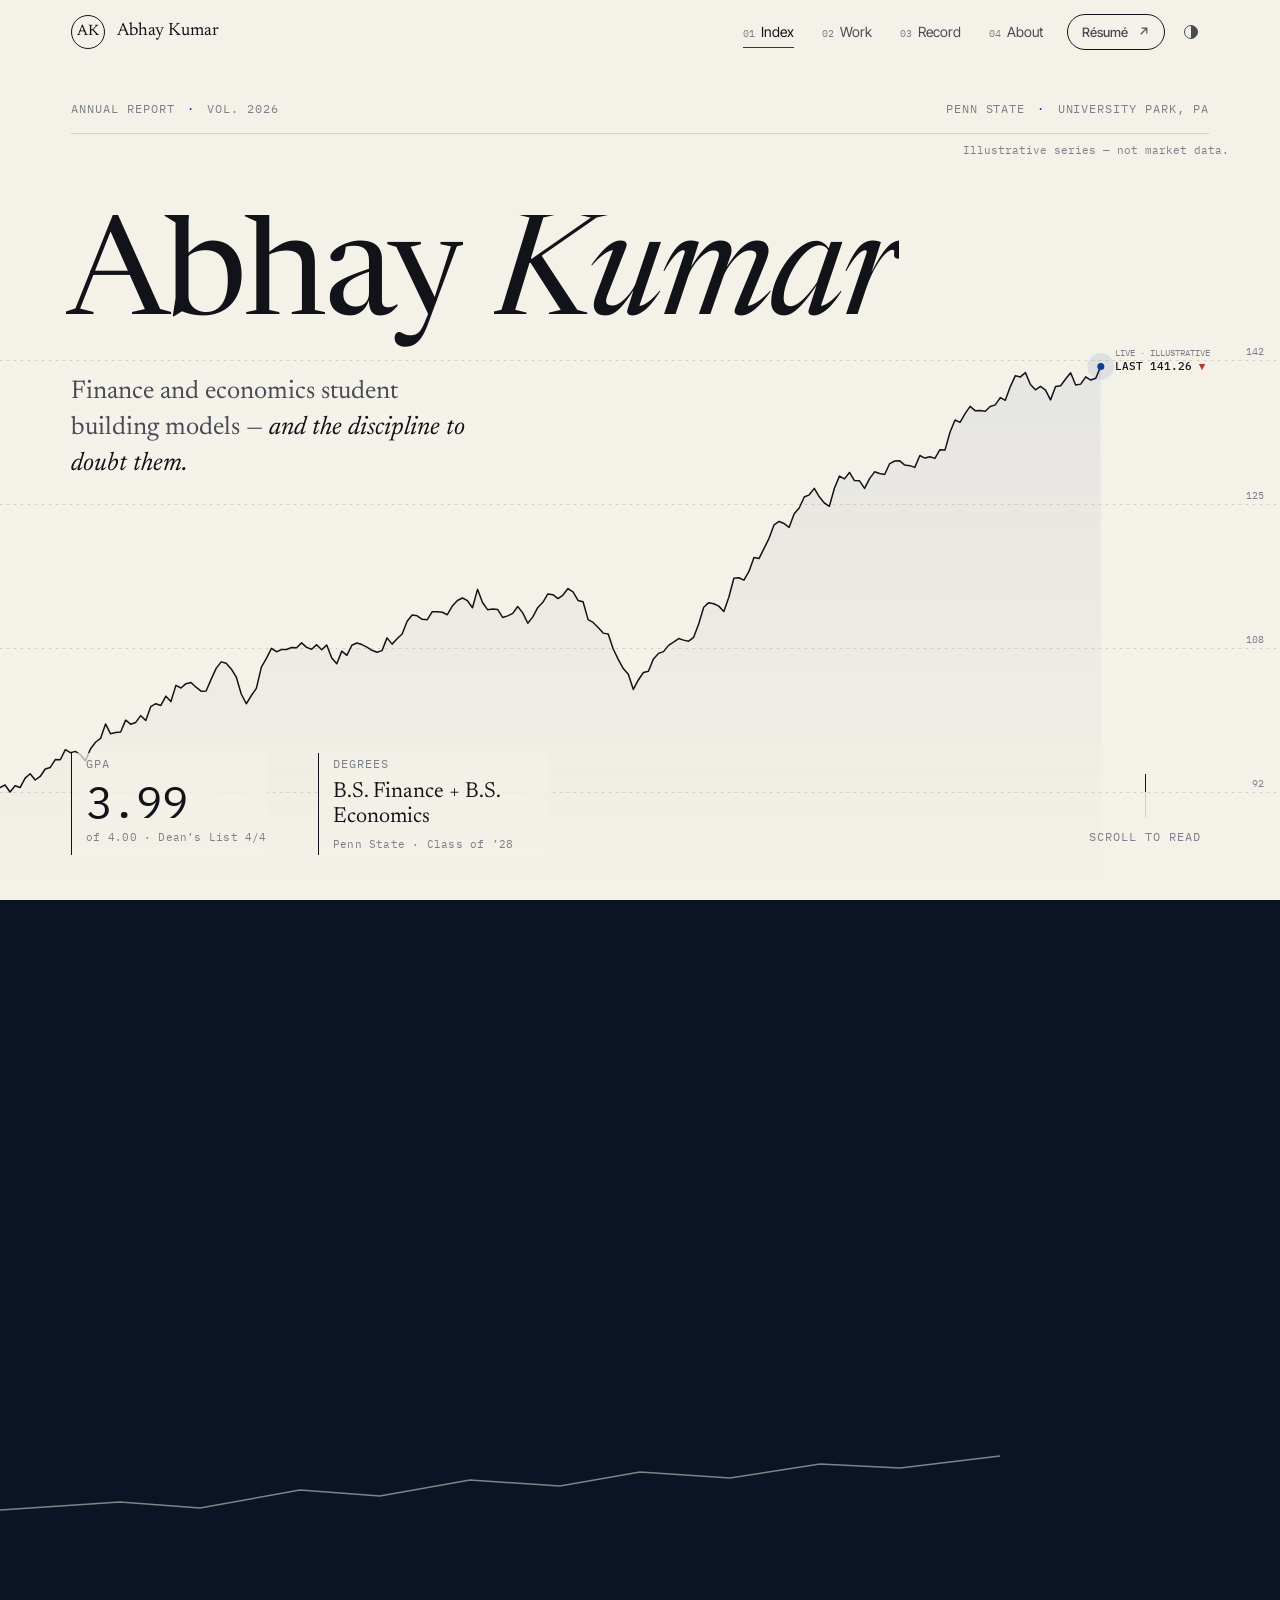
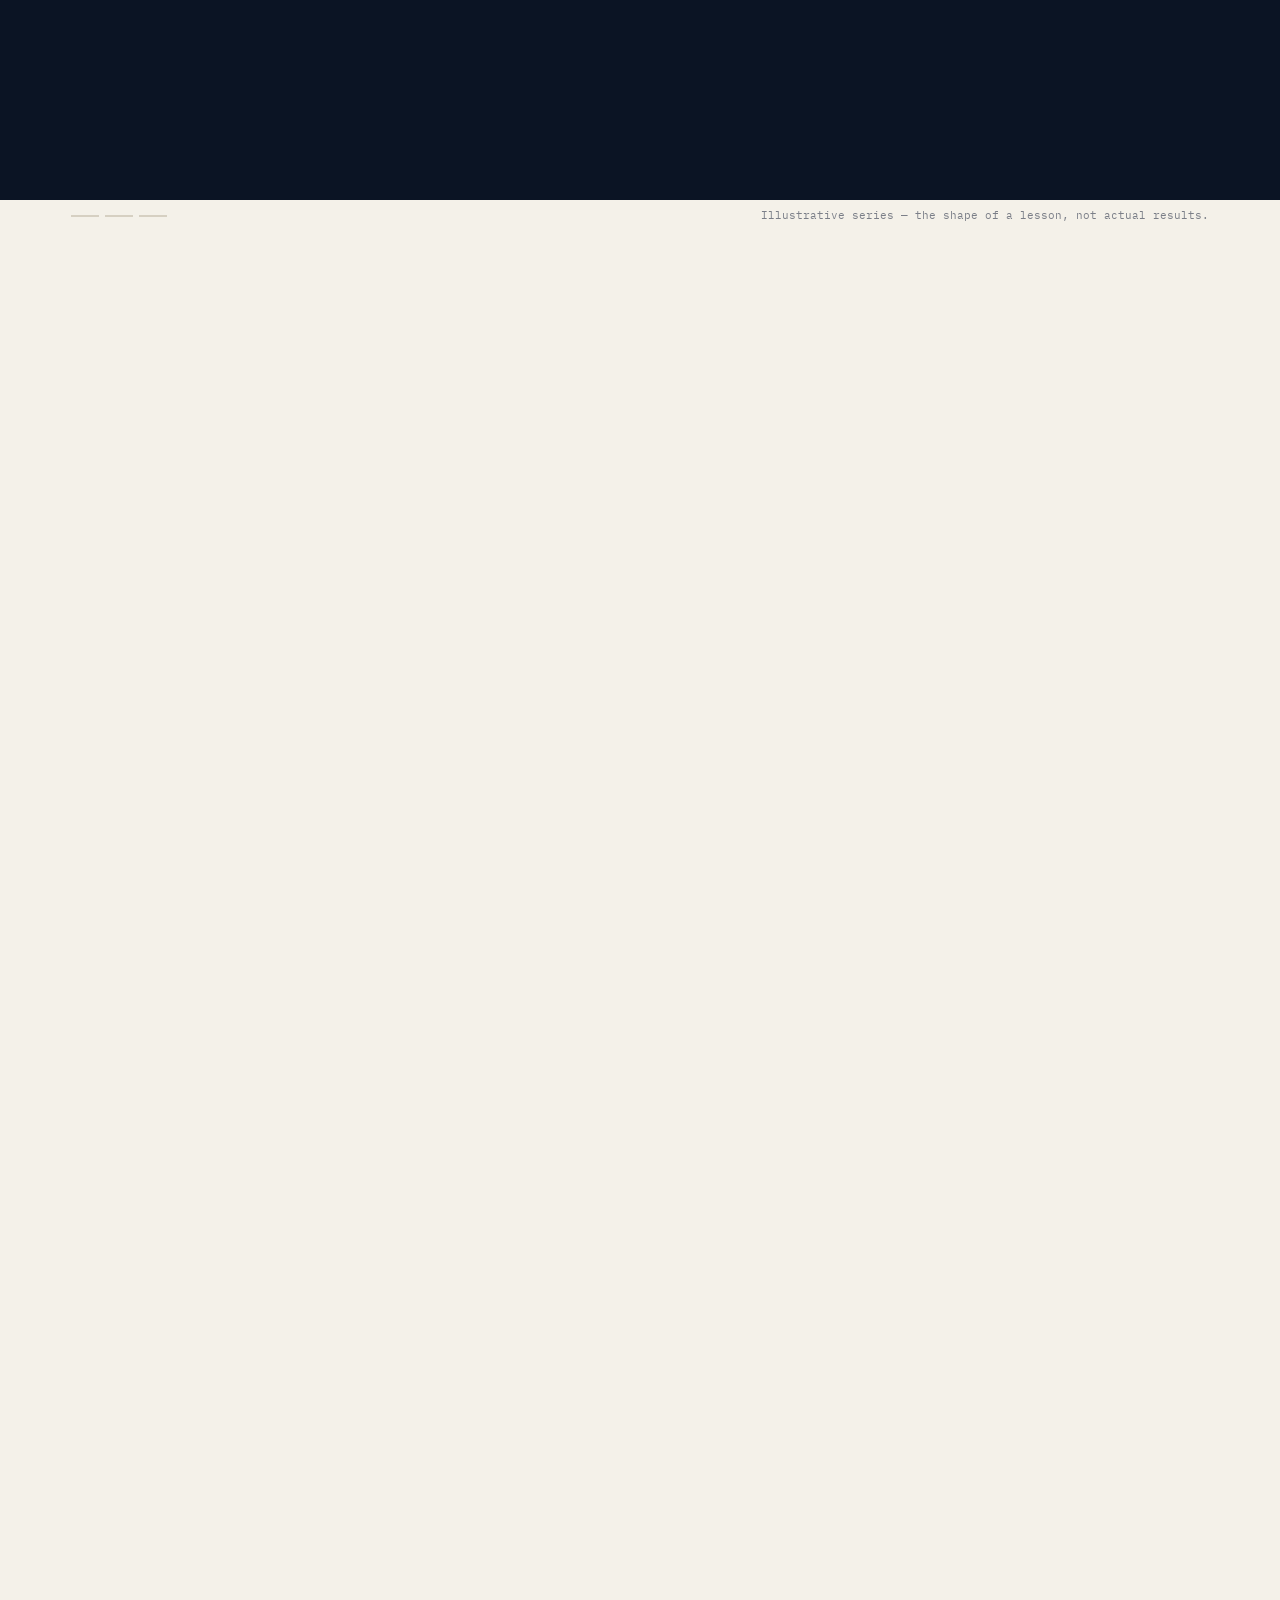
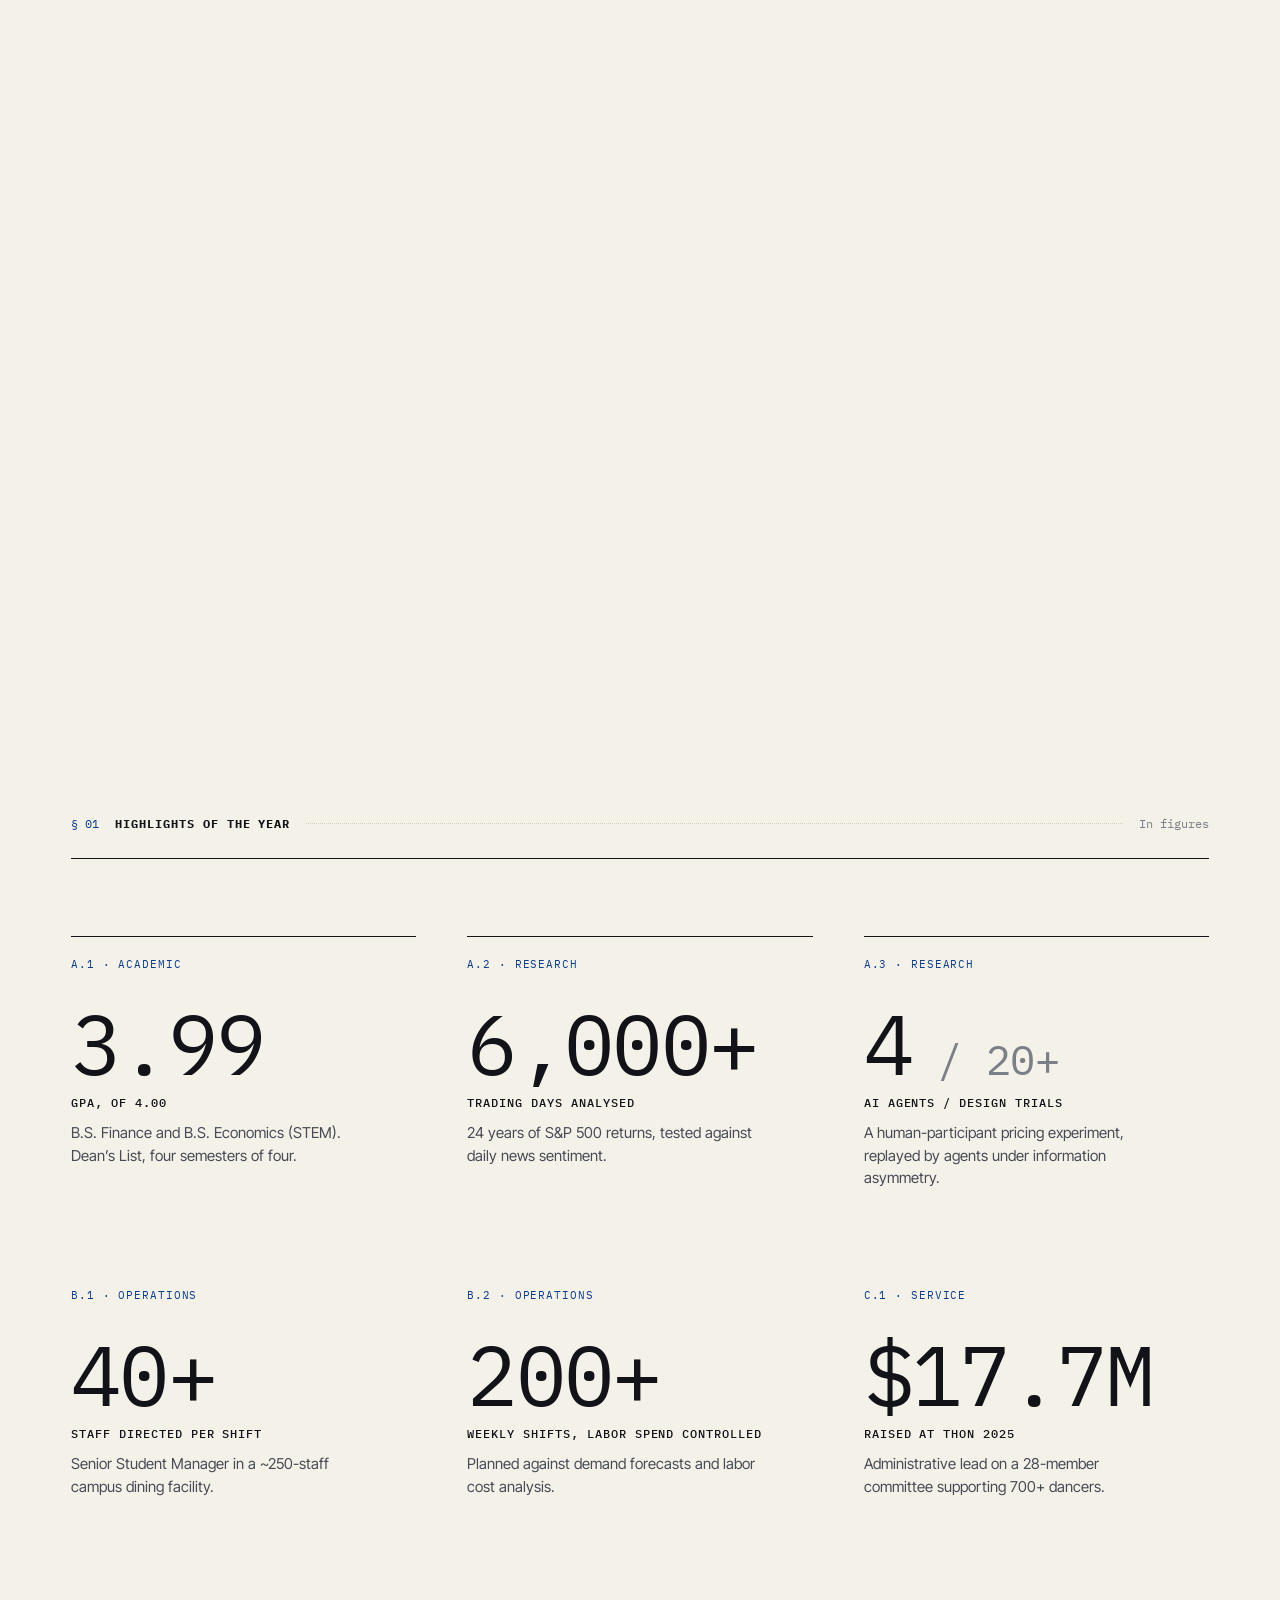
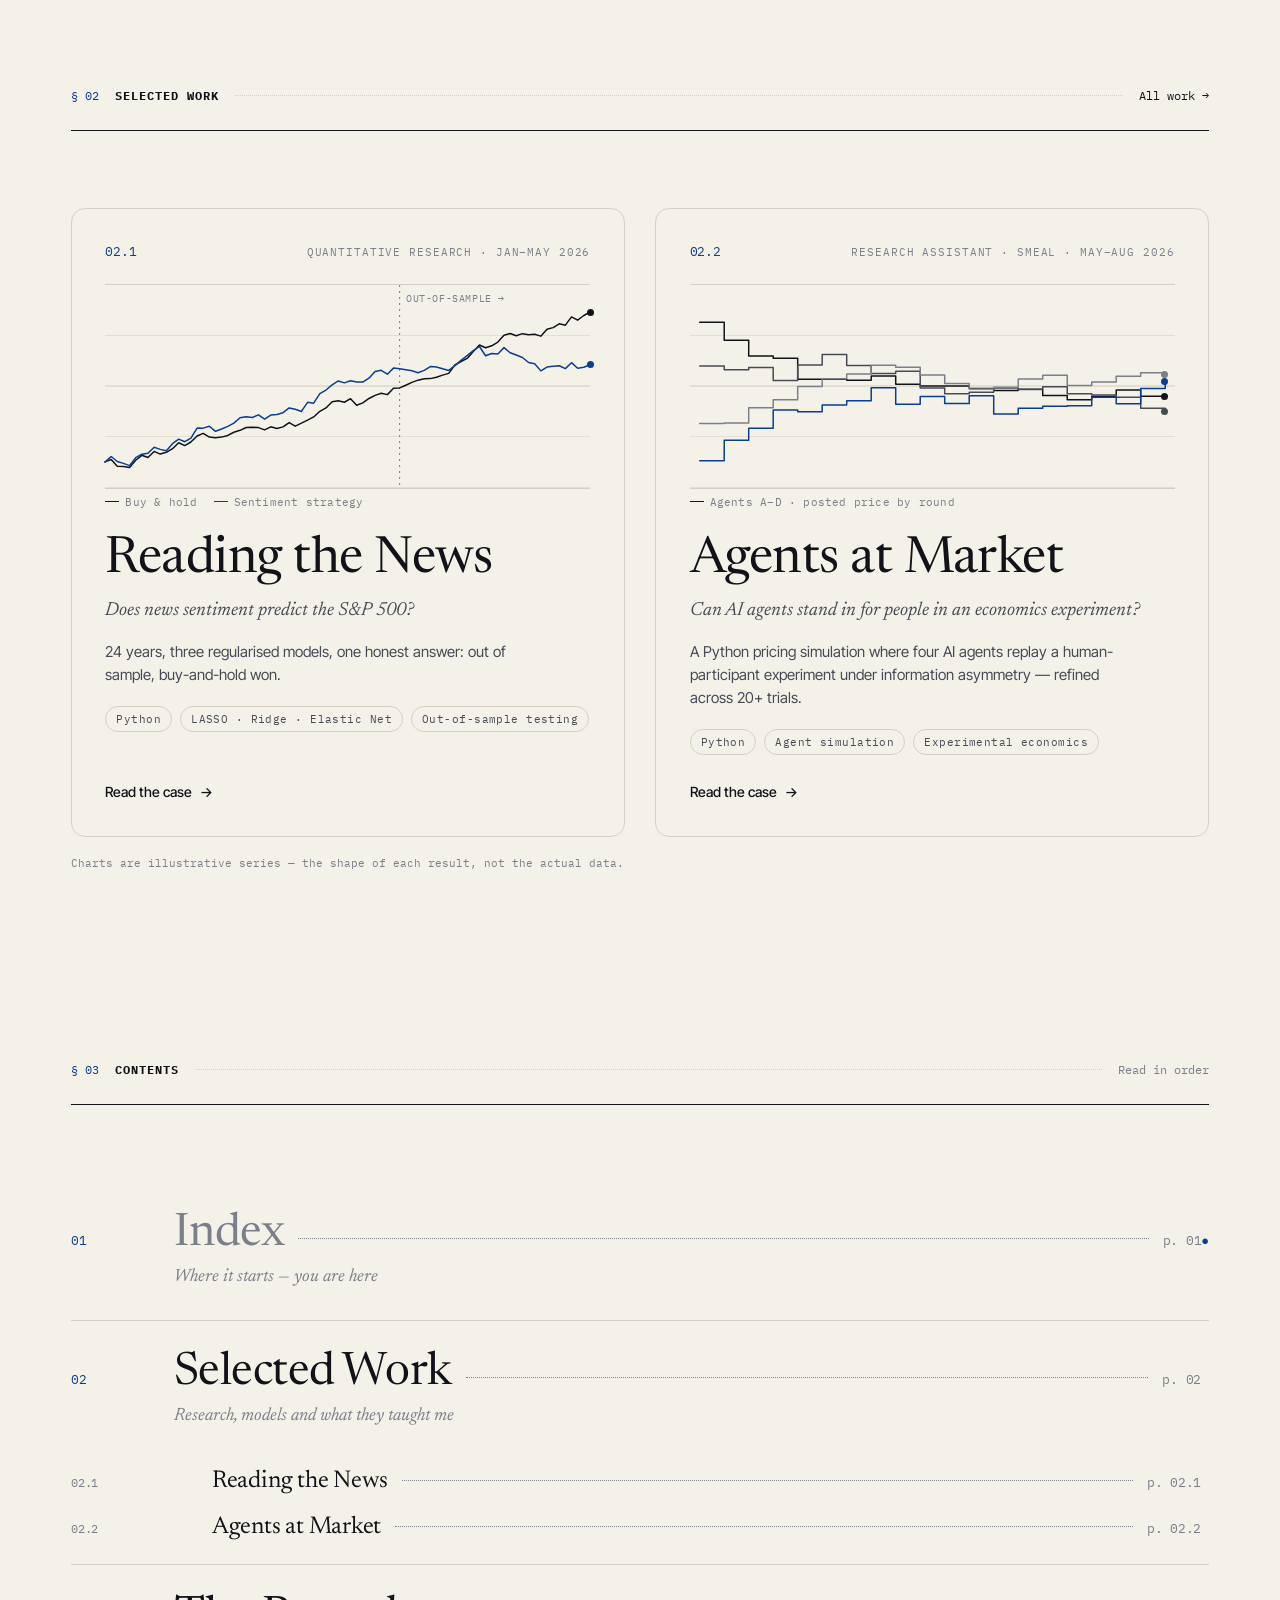
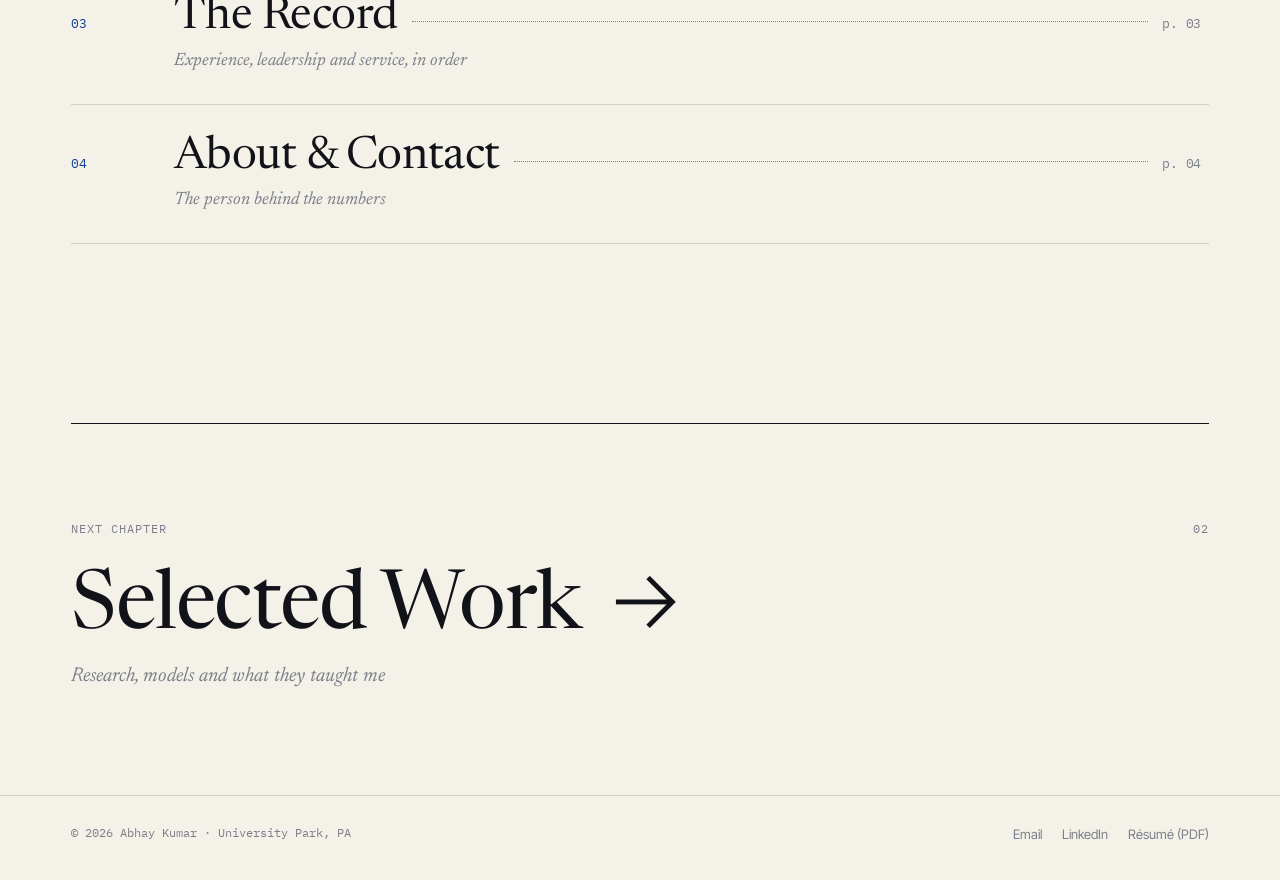
==== index.html @ 140edb2c "Personal site: The Annual Report Six-page static portfolio with shared design system, scroll scenes," ====
<!doctype html>
<html lang="en">
<head>
<meta charset="utf-8">
<meta name="viewport" content="width=device-width, initial-scale=1">
<title>Index — Abhay Kumar</title>
<meta name="description" content="Abhay Kumar — finance and economics student at Penn State building models, and the discipline to doubt them. Research, record and contact.">
<meta name="theme-color" content="#f4f1e9">
<link rel="icon" href="assets/favicon.svg" type="image/svg+xml">
<script>(function(){try{var t=localStorage.getItem('ak-theme');if(t)document.documentElement.dataset.theme=t;if(sessionStorage.getItem('ak-t'))document.documentElement.classList.add('is-entering')}catch(e){}})()</script>
<link rel="preconnect" href="https://fonts.googleapis.com"><link rel="preconnect" href="https://fonts.gstatic.com" crossorigin>
<link href="https://fonts.googleapis.com/css2?family=Inter+Tight:wght@300;400;500;600&family=IBM+Plex+Mono:wght@400;500&family=Newsreader:ital,opsz,wght@0,6..72,300;0,6..72,400;0,6..72,500;1,6..72,300;1,6..72,400&display=swap" rel="stylesheet">
<link rel="stylesheet" href="assets/css/base.css?v=2">
<link rel="stylesheet" href="assets/css/home.css?v=2">
</head>
<body data-page="home" data-root="" >
<main id="main">

  <!-- ============ 1. Hero ============ -->
  <section class="hero" aria-labelledby="hero-name">
    <canvas class="hero-canvas" role="img" aria-label="Illustrative price line drawing itself across the page, ending in a live, gently moving quote."></canvas>
    <div class="wrap hero-inner">
      <div class="hero-top">
        <p class="eyebrow" data-reveal style="--d:.1s">Annual Report <span class="sep">·</span> Vol. 2026</p>
        <p class="eyebrow hide-sm" data-reveal style="--d:.2s">Penn State <span class="sep">·</span> University Park, PA</p>
      </div>

      <div class="hero-main">
        <h1 class="display hero-name" id="hero-name" data-split style="--d:.25s">Abhay Kumar</h1>
        <p class="lede hero-lede" data-reveal style="--d:.7s">Finance and economics student building models — <em>and the discipline to doubt them.</em></p>
      </div>

      <div class="hero-foot">
        <dl class="hero-figs">
          <div class="hero-fig" data-reveal style="--d:.9s">
            <dt class="label">GPA</dt>
            <dd class="figure hero-fig-n">3.99</dd>
            <dd class="hero-fig-sub">of 4.00 · Dean’s List 4/4</dd>
          </div>
          <div class="hero-fig" data-reveal style="--d:1s">
            <dt class="label">Degrees</dt>
            <dd class="hero-fig-t">B.S. Finance + B.S. Economics</dd>
            <dd class="hero-fig-sub">Penn State · Class of ’28</dd>
          </div>
        </dl>
        <a class="scroll-cue" href="#thesis" data-reveal="fade" style="--d:1.3s">
          <span class="scroll-cue-line" aria-hidden="true"></span>
          <span class="label">Scroll to read</span>
        </a>
      </div>
    </div>
    <p class="note hero-note" data-reveal="fade" style="--d:2.4s">Illustrative series — not market data.</p>
  </section>

  <!-- ============ 2. Ticker ============ -->
  <div class="ticker" aria-hidden="true">
    <div class="ticker-track">
      <span><b>AK.GPA</b> 3.99 <span class="up">▲</span></span>
      <span><b>DEAN’S LIST</b> 4/4</span>
      <span><b>S&amp;P SENTIMENT</b> · 6,000+ DAYS</span>
      <span><b>MODEL vs BUY&amp;HOLD</b> · OUT-OF-SAMPLE <span class="down">▼</span></span>
      <span><b>AI AGENTS</b> · 4 · 20+ TRIALS</span>
      <span><b>SHIFTS / WK</b> 200+</span>
      <span><b>STAFF / SHIFT</b> 40+</span>
      <span><b>NEW HIRES TRAINED</b> 25+ <span class="up">▲</span></span>
      <span><b>THON ’25</b> · $17.7M</span>
      <span><b>NMAA</b> · 100+ MEMBERS BRIEFED</span>
      <span><b>LEAP</b> · ~70 MENTEES</span>
      <span><b>B.S. FIN + B.S. ECON</b> · ’28</span>
    </div>
  </div>

  <!-- ============ 3. The Thesis (sticky scroll scene) ============ -->
  <section class="thesis" id="thesis" data-scene aria-labelledby="thesis-title">
    <div class="thesis-sticky">
      <div class="wrap thesis-head">
        <h2 class="sr-only" id="thesis-title">The thesis</h2>
        <span class="label"><span class="accent">§ 00</span>&nbsp;&nbsp;The Thesis</span>
        <span class="label thesis-count" aria-hidden="true"><span class="thesis-count-n">01</span> / 03</span>
      </div>

      <div class="wrap thesis-stage">
        <p class="h1 thesis-st" data-i="0"><span class="thesis-k label">I. Subject</span>I study markets.</p>
        <p class="h1 thesis-st" data-i="1"><span class="thesis-k label">II. Method</span>I build models to test what I believe.</p>
        <p class="h1 thesis-st" data-i="2"><span class="thesis-k label">III. Discipline</span>And I take the result seriously, <em class="accent">even when it says I was wrong.</em></p>
      </div>

      <div class="thesis-chart" aria-hidden="true">
        <svg viewBox="0 0 1000 400" preserveAspectRatio="none">
          <defs>
            <clipPath id="th-c-h"><rect x="0" y="-20" width="0" height="440"/></clipPath>
            <clipPath id="th-c-m"><rect x="560" y="-20" width="0" height="440"/></clipPath>
            <clipPath id="th-c-a"><rect x="560" y="-20" width="0" height="440"/></clipPath>
          </defs>
          <g class="th-grid">
            <line x1="0" x2="1000" y1="80" y2="80"/><line x1="0" x2="1000" y1="180" y2="180"/>
            <line x1="0" x2="1000" y1="280" y2="280"/><line x1="0" x2="1000" y1="380" y2="380"/>
          </g>
          <line class="th-split" x1="560" x2="560" y1="0" y2="400"/>
          <path class="th-gap"/>
          <path class="th-hist" clip-path="url(#th-c-h)"/>
          <path class="th-model" clip-path="url(#th-c-m)"/>
          <path class="th-act" clip-path="url(#th-c-a)"/>
        </svg>
        <span class="th-tag th-tag-split label">Sample split</span>
        <span class="th-tag th-tag-model label">Model · in-sample promise</span>
        <span class="th-tag th-tag-act label">Held-out · what happened</span>
        <i class="th-dot th-dot-ink"></i>
        <i class="th-dot th-dot-acc"></i>
      </div>

      <div class="wrap thesis-foot">
        <div class="thesis-ticks" aria-hidden="true"><i></i><i></i><i></i></div>
        <span class="note">Illustrative series — the shape of a lesson, not actual results.</span>
      </div>
    </div>
  </section>

  <!-- ============ 4. Highlights ============ -->
  <section class="section figs" aria-labelledby="figs-title">
    <div class="wrap">
      <div class="sect-head" data-reveal="fade">
        <span class="num">§ 01</span><h2 class="title" id="figs-title">Highlights of the year</h2><span class="fill"></span><span class="aside">In figures</span>
      </div>

      <div class="figs-grid">
        <article class="fig" data-reveal style="--d:0s">
          <hr class="fig-rule" data-reveal="rule">
          <span class="fig-k label">A.1 · Academic</span>
          <p class="fig-n figure"><span data-count="3.99" data-decimals="2">3.99</span></p>
          <h3 class="fig-l label">GPA, of 4.00</h3>
          <p class="fig-c">B.S. Finance and B.S. Economics (STEM). Dean’s List, four semesters of four.</p>
        </article>
        <article class="fig" data-reveal style="--d:.08s">
          <hr class="fig-rule" data-reveal="rule">
          <span class="fig-k label">A.2 · Research</span>
          <p class="fig-n figure"><span data-count="6000" data-suffix="+">6,000+</span></p>
          <h3 class="fig-l label">Trading days analysed</h3>
          <p class="fig-c">24 years of S&amp;P 500 returns, tested against daily news sentiment.</p>
        </article>
        <article class="fig" data-reveal style="--d:.16s">
          <hr class="fig-rule" data-reveal="rule">
          <span class="fig-k label">A.3 · Research</span>
          <p class="fig-n figure"><span data-count="4">4</span><span class="fig-n-sub"> / <span data-count="20" data-suffix="+">20+</span></span></p>
          <h3 class="fig-l label">AI agents / design trials</h3>
          <p class="fig-c">A human-participant pricing experiment, replayed by agents under information asymmetry.</p>
        </article>
        <article class="fig" data-reveal style="--d:.24s">
          <hr class="fig-rule" data-reveal="rule">
          <span class="fig-k label">B.1 · Operations</span>
          <p class="fig-n figure"><span data-count="40" data-suffix="+">40+</span></p>
          <h3 class="fig-l label">Staff directed per shift</h3>
          <p class="fig-c">Senior Student Manager in a ~250-staff campus dining facility.</p>
        </article>
        <article class="fig" data-reveal style="--d:.32s">
          <hr class="fig-rule" data-reveal="rule">
          <span class="fig-k label">B.2 · Operations</span>
          <p class="fig-n figure"><span data-count="200" data-suffix="+">200+</span></p>
          <h3 class="fig-l label">Weekly shifts, labor spend controlled</h3>
          <p class="fig-c">Planned against demand forecasts and labor cost analysis.</p>
        </article>
        <article class="fig" data-reveal style="--d:.4s">
          <hr class="fig-rule" data-reveal="rule">
          <span class="fig-k label">C.1 · Service</span>
          <p class="fig-n figure"><span data-count="17.7" data-decimals="1" data-prefix="$" data-suffix="M">$17.7M</span></p>
          <h3 class="fig-l label">Raised at THON 2025</h3>
          <p class="fig-c">Administrative lead on a 28-member committee supporting 700+ dancers.</p>
        </article>
      </div>
    </div>
  </section>

  <!-- ============ 5. Selected work preview ============ -->
  <section class="section work-prev" aria-labelledby="work-title">
    <div class="wrap">
      <div class="sect-head" data-reveal="fade">
        <span class="num">§ 02</span><h2 class="title" id="work-title">Selected work</h2><span class="fill"></span>
        <a class="aside link-u" href="work/index.html">All work →</a>
      </div>

      <div class="cases">
        <a class="case card" href="work/sentiment.html" data-reveal data-observe>
          <div class="case-top">
            <span class="case-n figure">02.1</span>
            <span class="label">Quantitative research · Jan–May 2026</span>
          </div>
          <div class="case-chart">
            <svg class="mini" data-kind="sentiment" viewBox="0 0 300 120" preserveAspectRatio="none" role="img" aria-label="Illustrative chart: a sentiment strategy leads in-sample, then trails buy-and-hold on held-out data."></svg>
            <i class="mc-hair" aria-hidden="true"></i>
            <div class="mc-legend" aria-hidden="true">
              <span><i class="sw sw-ink"></i>Buy &amp; hold</span>
              <span><i class="sw sw-acc"></i>Sentiment strategy</span>
            </div>
          </div>
          <h3 class="h2 case-title">Reading the News</h3>
          <p class="case-q">Does news sentiment predict the S&amp;P 500?</p>
          <p class="case-s">24 years, three regularised models, one honest answer: out of sample, buy-and-hold won.</p>
          <div class="case-tags"><span class="tag">Python</span><span class="tag">LASSO · Ridge · Elastic Net</span><span class="tag">Out-of-sample testing</span></div>
          <span class="case-cta">Read the case <span class="arr">→</span></span>
        </a>

        <a class="case card" href="work/agents.html" data-reveal data-observe style="--d:.12s">
          <div class="case-top">
            <span class="case-n figure">02.2</span>
            <span class="label">Research assistant · Smeal · May–Aug 2026</span>
          </div>
          <div class="case-chart">
            <svg class="mini" data-kind="agents" viewBox="0 0 300 120" preserveAspectRatio="none" role="img" aria-label="Illustrative chart: four agents' posted prices across rounds of a market experiment."></svg>
            <i class="mc-hair" aria-hidden="true"></i>
            <div class="mc-legend" aria-hidden="true">
              <span><i class="sw sw-ink"></i>Agents A–D · posted price by round</span>
            </div>
          </div>
          <h3 class="h2 case-title">Agents at Market</h3>
          <p class="case-q">Can AI agents stand in for people in an economics experiment?</p>
          <p class="case-s">A Python pricing simulation where four AI agents replay a human-participant experiment under information asymmetry — refined across 20+ trials.</p>
          <div class="case-tags"><span class="tag">Python</span><span class="tag">Agent simulation</span><span class="tag">Experimental economics</span></div>
          <span class="case-cta">Read the case <span class="arr">→</span></span>
        </a>
      </div>
      <p class="note cases-note" data-reveal="fade">Charts are illustrative series — the shape of each result, not the actual data.</p>
    </div>
  </section>

  <!-- ============ 6. Contents ============ -->
  <section class="section contents" aria-labelledby="toc-title">
    <div class="wrap">
      <div class="sect-head" data-reveal="fade">
        <span class="num">§ 03</span><h2 class="title" id="toc-title">Contents</h2><span class="fill"></span><span class="aside">Read in order</span>
      </div>

      <ol class="toc">
        <li data-reveal style="--d:0s">
          <a class="toc-row is-here" href="#main" aria-current="page">
            <span class="toc-n figure">01</span>
            <span class="toc-body">
              <span class="toc-line"><span class="toc-t">Index</span><span class="toc-fill"></span><span class="toc-p figure">p. 01</span></span>
              <span class="toc-sub">Where it starts — you are here</span>
            </span>
          </a>
        </li>
        <li data-reveal style="--d:.06s">
          <a class="toc-row" href="work/index.html">
            <span class="toc-n figure">02</span>
            <span class="toc-body">
              <span class="toc-line"><span class="toc-t">Selected Work</span><span class="toc-fill"></span><span class="toc-p figure">p. 02</span></span>
              <span class="toc-sub">Research, models and what they taught me</span>
            </span>
          </a>
          <ol class="toc-subs">
            <li><a class="toc-row toc-row--sub" href="work/sentiment.html">
              <span class="toc-n figure">02.1</span>
              <span class="toc-body"><span class="toc-line"><span class="toc-t">Reading the News</span><span class="toc-fill"></span><span class="toc-p figure">p. 02.1</span></span></span>
            </a></li>
            <li><a class="toc-row toc-row--sub" href="work/agents.html">
              <span class="toc-n figure">02.2</span>
              <span class="toc-body"><span class="toc-line"><span class="toc-t">Agents at Market</span><span class="toc-fill"></span><span class="toc-p figure">p. 02.2</span></span></span>
            </a></li>
          </ol>
        </li>
        <li data-reveal style="--d:.12s">
          <a class="toc-row" href="record.html">
            <span class="toc-n figure">03</span>
            <span class="toc-body">
              <span class="toc-line"><span class="toc-t">The Record</span><span class="toc-fill"></span><span class="toc-p figure">p. 03</span></span>
              <span class="toc-sub">Experience, leadership and service, in order</span>
            </span>
          </a>
        </li>
        <li data-reveal style="--d:.18s">
          <a class="toc-row" href="about.html">
            <span class="toc-n figure">04</span>
            <span class="toc-body">
              <span class="toc-line"><span class="toc-t">About &amp; Contact</span><span class="toc-fill"></span><span class="toc-p figure">p. 04</span></span>
              <span class="toc-sub">The person behind the numbers</span>
            </span>
          </a>
        </li>
      </ol>
    </div>
  </section>

</main>
<script src="assets/js/site.js?v=2" defer></script>
<script src="assets/js/home.js?v=2" defer></script>
</body>
</html>
---- assets/css/base.css ----
/* =========================================================
   Abhay Kumar — shared design system
   Concept: "The Annual Report". Paper, ink, figures.
   Every page imports this file. Page CSS lives in its own file.
   ========================================================= */

:root {
  --paper: #f4f1e9;
  --paper-2: #ebe7dc;
  --ink: #111318;
  --ink-2: #474b55;
  --ink-3: #7b7f88;
  --rule: #d6d0c2;
  --accent: #0b3d91;      /* banker's navy */
  --accent-soft: #0b3d9114;
  --up: #1d7a4c;
  --down: #b23a2e;
  --curtain: #0b1424;

  --serif: "Newsreader", "Times New Roman", Georgia, serif;
  --sans: "Inter Tight", "Helvetica Neue", Arial, sans-serif;
  --mono: "IBM Plex Mono", ui-monospace, Menlo, monospace;

  --gutter: clamp(16px, 4vw, 56px);
  --max: 1240px;
  --header-h: 64px;
  --ease: cubic-bezier(.2, .7, .1, 1);
  --ease-io: cubic-bezier(.7, 0, .2, 1);
  color-scheme: light;
}

@media (prefers-color-scheme: dark) {
  :root:not([data-theme="light"]) {
    --paper: #0c0e12; --paper-2: #14171d; --ink: #ece8de; --ink-2: #b4b0a6; --ink-3: #7d7a73;
    --rule: #2a2d34; --accent: #8fb0ff; --accent-soft: #8fb0ff1a; --up: #4cc38a; --down: #ef6b5e;
    --curtain: #e9e4d6; color-scheme: dark;
  }
}
:root[data-theme="dark"] {
  --paper: #0c0e12; --paper-2: #14171d; --ink: #ece8de; --ink-2: #b4b0a6; --ink-3: #7d7a73;
  --rule: #2a2d34; --accent: #8fb0ff; --accent-soft: #8fb0ff1a; --up: #4cc38a; --down: #ef6b5e;
  --curtain: #e9e4d6; color-scheme: dark;
}

*, *::before, *::after { box-sizing: border-box; }
html { -webkit-text-size-adjust: 100%; scroll-behavior: auto; }
body {
  margin: 0; background: var(--paper); color: var(--ink);
  font-family: var(--sans); font-size: 17px; line-height: 1.55;
  -webkit-font-smoothing: antialiased; text-rendering: optimizeLegibility;
  overflow-x: hidden;
  transition: background-color .4s var(--ease), color .4s var(--ease);
}
img, svg, canvas { display: block; max-width: 100%; }
a { color: inherit; text-decoration: none; }
button { font: inherit; color: inherit; background: none; border: 0; cursor: pointer; padding: 0; }
::selection { background: var(--accent); color: var(--paper); }
:focus-visible { outline: 2px solid var(--accent); outline-offset: 3px; border-radius: 2px; }

/* ---------- Type scale ---------- */
.display { font-family: var(--serif); font-weight: 400; letter-spacing: -0.02em; line-height: .95;
  font-size: clamp(56px, 11vw, 168px); margin: 0; }
.h1 { font-family: var(--serif); font-weight: 400; letter-spacing: -0.015em; line-height: 1.02;
  font-size: clamp(40px, 6.4vw, 96px); margin: 0; }
.h2 { font-family: var(--serif); font-weight: 400; letter-spacing: -0.01em; line-height: 1.08;
  font-size: clamp(30px, 4vw, 56px); margin: 0; }
.h3 { font-family: var(--serif); font-weight: 500; line-height: 1.2; font-size: clamp(22px, 2.2vw, 28px); margin: 0; }
.lede { font-family: var(--serif); font-size: clamp(20px, 2vw, 26px); line-height: 1.4; color: var(--ink-2); max-width: 34ch; }
.body { color: var(--ink-2); max-width: 62ch; }
.eyebrow, .label { font-family: var(--mono); font-size: 12px; letter-spacing: .08em; text-transform: uppercase; color: var(--ink-3); }
.figure { font-family: var(--mono); font-variant-numeric: tabular-nums; letter-spacing: -0.02em; }
em, .ital { font-style: italic; }
.accent { color: var(--accent); }
.up { color: var(--up); } .down { color: var(--down); }

/* ---------- Layout ---------- */
.wrap { width: 100%; max-width: var(--max); margin: 0 auto; padding: 0 var(--gutter); }
.section { padding: clamp(96px, 14vw, 200px) 0; position: relative; }
.rule { height: 1px; background: var(--rule); border: 0; margin: 0; }
.grid-12 { display: grid; grid-template-columns: repeat(12, 1fr); gap: 24px; }
@media (max-width: 800px) { .grid-12 { grid-template-columns: 1fr; gap: 16px; } .grid-12 > * { grid-column: 1 / -1 !important; } }

/* Section heading row: "§ 02 — Title ........ page marker" */
.sect-head { display: flex; align-items: baseline; gap: 16px; padding-bottom: 14px; border-bottom: 1px solid var(--ink); margin-bottom: clamp(40px, 6vw, 80px); }
.sect-head .num { font-family: var(--mono); font-size: 12px; color: var(--accent); }
.sect-head .title { font-family: var(--mono); font-size: 12px; letter-spacing: .08em; text-transform: uppercase; }
.sect-head .fill { flex: 1; border-bottom: 1px dotted var(--rule); transform: translateY(-4px); }
.sect-head .aside { font-family: var(--mono); font-size: 12px; color: var(--ink-3); }
@media (max-width: 600px) { .sect-head .aside { display: none; } }

/* ---------- Buttons / links ---------- */
.btn { display: inline-flex; align-items: center; gap: 10px; height: 46px; padding: 0 20px; border: 1px solid var(--ink);
  border-radius: 999px; font-size: 15px; font-weight: 500; transition: background .3s var(--ease), color .3s var(--ease); }
.btn:hover { background: var(--ink); color: var(--paper); }
.btn--solid { background: var(--ink); color: var(--paper); }
.btn--solid:hover { background: var(--accent); border-color: var(--accent); }
.btn .arr { transition: transform .3s var(--ease); }
.btn:hover .arr { transform: translateX(4px); }
.link-u { background: linear-gradient(currentColor, currentColor) 0 100% / 0 1px no-repeat; transition: background-size .4s var(--ease); }
.link-u:hover { background-size: 100% 1px; }

/* ---------- Header ---------- */
.site-header { position: fixed; inset: 0 0 auto 0; height: var(--header-h); z-index: 50;
  display: flex; align-items: center; transition: transform .5s var(--ease), background .3s; }
.site-header.is-hidden { transform: translateY(-100%); }
.site-header.is-solid { background: color-mix(in srgb, var(--paper) 82%, transparent); backdrop-filter: blur(14px) saturate(1.4); -webkit-backdrop-filter: blur(14px) saturate(1.4); }
.site-header .wrap { display: flex; align-items: center; justify-content: space-between; gap: 24px; }
.brand { display: flex; align-items: center; gap: 12px; }
.brand-mark { width: 34px; height: 34px; border: 1px solid var(--ink); border-radius: 50%; display: grid; place-items: center;
  font-family: var(--serif); font-size: 15px; letter-spacing: -.02em; }
.brand-name { font-family: var(--serif); font-size: 18px; }
.brand-tick { font-family: var(--mono); font-size: 11px; color: var(--up); margin-left: 2px; }
.nav { display: flex; align-items: center; gap: 4px; }
.nav a { position: relative; font-size: 14px; padding: 8px 12px; color: var(--ink-2); border-radius: 999px; transition: color .25s; }
.nav a .n { font-family: var(--mono); font-size: 10px; color: var(--ink-3); margin-right: 6px; }
.nav a:hover, .nav a[aria-current="page"] { color: var(--ink); }
.nav a[aria-current="page"]::after { content: ""; position: absolute; left: 12px; right: 12px; bottom: 3px; height: 1px; background: var(--accent); }
.nav .btn { height: 36px; padding: 0 14px; font-size: 13px; margin-left: 8px; }
.theme-toggle { width: 36px; height: 36px; border-radius: 50%; display: grid; place-items: center; color: var(--ink-2); margin-left: 4px; }
.theme-toggle:hover { color: var(--ink); background: var(--accent-soft); }
.menu-btn { display: none; }

@media (max-width: 860px) {
  .menu-btn { display: inline-flex; align-items: center; gap: 8px; font-family: var(--mono); font-size: 12px; letter-spacing: .08em; text-transform: uppercase; height: 36px; padding: 0 14px; border: 1px solid var(--ink); border-radius: 999px; }
  .nav { position: fixed; inset: 0; background: var(--paper); flex-direction: column; align-items: flex-start; justify-content: center;
    gap: 6px; padding: 0 var(--gutter); opacity: 0; pointer-events: none; transition: opacity .4s var(--ease); z-index: -1; }
  .nav a { font-family: var(--serif); font-size: 44px; padding: 4px 0; color: var(--ink); }
  .nav a .n { font-size: 12px; vertical-align: super; }
  .nav a[aria-current="page"]::after { left: 0; right: auto; width: 40px; bottom: 6px; }
  .nav .btn { margin: 24px 0 0; height: 46px; font-family: var(--sans); font-size: 15px; }
  body.menu-open .nav { opacity: 1; pointer-events: auto; }
  body.menu-open { overflow: hidden; }
  .brand-name { display: none; }
}

/* Reading progress rule under header */
.progress { position: fixed; top: 0; left: 0; right: 0; height: 2px; z-index: 60; pointer-events: none; }
.progress i { display: block; height: 100%; width: 100%; background: var(--accent); transform-origin: 0 50%; transform: scaleX(var(--read, 0)); }

/* ---------- Ticker tape ---------- */
.ticker { border-top: 1px solid var(--rule); border-bottom: 1px solid var(--rule); overflow: hidden; white-space: nowrap;
  font-family: var(--mono); font-size: 13px; color: var(--ink-2); padding: 12px 0; }
.ticker-track { display: inline-flex; gap: 48px; padding-right: 48px; animation: tick 48s linear infinite; }
.ticker:hover .ticker-track { animation-play-state: paused; }
.ticker b { color: var(--ink); font-weight: 500; }
@keyframes tick { to { transform: translateX(-50%); } }

/* ---------- Next chapter (end-of-page continuation) ---------- */
.next { display: block; border-top: 1px solid var(--ink); padding: clamp(48px, 8vw, 96px) var(--gutter) clamp(56px, 8vw, 110px); position: relative; overflow: hidden; }
.next.wrap { max-width: calc(var(--max) - 2 * var(--gutter)); width: calc(100% - 2 * var(--gutter)); padding-left: 0; padding-right: 0; }
.next .label { display: flex; justify-content: space-between; }
.next .h1 { margin-top: 18px; display: flex; align-items: baseline; gap: .3em; transition: transform .6s var(--ease); }
.next .h1 .arr { font-family: var(--sans); font-weight: 300; transition: transform .6s var(--ease); }
.next:hover .h1 { transform: translateX(12px); }
.next:hover .h1 .arr { transform: translateX(16px); color: var(--accent); }
.next .sub { color: var(--ink-3); margin-top: 10px; font-family: var(--serif); font-style: italic; font-size: 20px; }

/* ---------- Footer ---------- */
.site-footer { border-top: 1px solid var(--rule); padding: 28px 0 36px; font-size: 13px; color: var(--ink-3); }
.site-footer .wrap { display: flex; flex-wrap: wrap; gap: 16px 32px; justify-content: space-between; align-items: center; }
.site-footer nav { display: flex; gap: 20px; flex-wrap: wrap; }
.site-footer a:hover { color: var(--ink); }
.site-footer .mono { font-family: var(--mono); font-size: 12px; }

/* ---------- Page curtain (transitions between pages) ---------- */
.curtain { position: fixed; inset: 0; z-index: 100; background: var(--curtain); color: var(--paper);
  display: grid; place-items: center; pointer-events: none; transform: translateY(100%); }
.curtain-title { font-family: var(--serif); font-size: clamp(36px, 6vw, 80px); letter-spacing: -.02em; opacity: 0; transform: translateY(20px);
  display: flex; align-items: baseline; gap: 16px; }
.curtain-title .n { font-family: var(--mono); font-size: 14px; opacity: .6; }
.curtain-line { position: absolute; left: 0; right: 0; bottom: 30%; height: 80px; opacity: .5; }
html.is-entering .curtain { transform: translateY(0); }
html.is-entering .curtain-title { opacity: 1; transform: none; }
.curtain.out { transition: transform .9s var(--ease-io) .1s; transform: translateY(-100%); }
.curtain.out .curtain-title { transition: opacity .3s, transform .5s var(--ease); opacity: 0; transform: translateY(-20px); }
.curtain.in { transition: transform .65s var(--ease-io); transform: translateY(0); }
.curtain.in .curtain-title { transition: opacity .4s .3s, transform .6s var(--ease) .3s; opacity: 1; transform: none; }

/* ---------- Reveal primitives ---------- */
[data-reveal] { opacity: 0; transform: translateY(28px); transition: opacity 1s var(--ease), transform 1s var(--ease); transition-delay: var(--d, 0s); }
[data-reveal].in { opacity: 1; transform: none; }
[data-reveal="fade"] { transform: none; }
[data-reveal="rule"] { transform: scaleX(0); transform-origin: 0 50%; opacity: 1; transition: transform 1.4s var(--ease); }
[data-reveal="rule"].in { transform: scaleX(1); }
.split .w { display: inline-block; overflow: hidden; vertical-align: bottom; padding-bottom: .08em; margin-bottom: -.08em; }
.split .w > span { display: inline-block; transform: translateY(105%); transition: transform 1.1s var(--ease); transition-delay: calc(var(--i) * 45ms + var(--d, 0s)); }
.split.in .w > span { transform: none; }

/* Scroll scene: JS writes --p (0 → 1) on [data-scene] as it travels through the viewport (sticky pin). */
[data-scene] { --p: 0; }

/* ---------- Utilities ---------- */
.sr-only { position: absolute; width: 1px; height: 1px; overflow: hidden; clip: rect(0 0 0 0); white-space: nowrap; }
.hide-sm { } @media (max-width: 700px) { .hide-sm { display: none !important; } }
.tag { display: inline-flex; align-items: center; height: 26px; padding: 0 10px; border: 1px solid var(--rule); border-radius: 999px;
  font-family: var(--mono); font-size: 11px; letter-spacing: .04em; color: var(--ink-2); }
.card { border: 1px solid var(--rule); border-radius: 14px; background: var(--paper); }
.note { font-family: var(--mono); font-size: 11px; color: var(--ink-3); }

@media (prefers-reduced-motion: reduce) {
  *, *::before, *::after { animation-duration: .001ms !important; animation-iteration-count: 1 !important; transition-duration: .001ms !important; transition-delay: 0s !important; }
  [data-reveal], .split .w > span { opacity: 1 !important; transform: none !important; }
}
---- assets/css/home.css ----
/* =========================================================
   Home — "Index". The cover, the thesis, the year in figures.
   Uses only tokens from base.css.
   ========================================================= */

/* ---------- 1. Hero ---------- */
.hero { position: relative; height: 100vh; height: 100svh; min-height: 620px; overflow: hidden; cursor: crosshair; }
.hero-canvas { position: absolute; inset: 0; width: 100%; height: 100%; max-width: none; z-index: 0; }
.hero-inner { position: relative; z-index: 1; height: 100%; display: flex; flex-direction: column;
  padding-top: calc(var(--header-h) + clamp(20px, 4vh, 48px)); padding-bottom: clamp(24px, 5vh, 48px); pointer-events: none; }
.hero-inner a { pointer-events: auto; }
.hero-top { display: flex; justify-content: space-between; gap: 16px; padding-bottom: 14px; border-bottom: 1px solid var(--rule); }
.hero-top .sep { color: var(--accent); margin: 0 .35em; }
.hero-top .eyebrow { margin: 0; }
.hero-main { margin-top: clamp(28px, 9vh, 120px); }
.hero-name { margin-left: -.04em; }
.hero-name .w:last-child > span { font-style: italic; }
.hero-lede { margin: clamp(18px, 3vh, 32px) 0 0; max-width: 30ch;
  text-shadow: 0 0 14px var(--paper), 0 0 4px var(--paper), 0 0 1px var(--paper); }
.hero-lede em { color: var(--ink); }
.hero-foot { margin-top: auto; display: flex; align-items: flex-end; justify-content: space-between; gap: 24px; }
.hero-figs { display: flex; gap: clamp(20px, 4vw, 56px); margin: 0; }
.hero-fig { border-left: 1px solid var(--ink); padding: 2px 0 2px 14px; background: color-mix(in srgb, var(--paper) 70%, transparent); }
.hero-fig dd { margin: 0; }
.hero-fig .label { display: block; margin-bottom: 6px; }
.hero-fig-n { font-size: clamp(30px, 3.4vw, 44px); line-height: 1; }
.hero-fig-t { font-family: var(--serif); font-size: clamp(18px, 1.7vw, 22px); line-height: 1.15; max-width: 18ch; }
.hero-fig-sub { font-family: var(--mono); font-size: 11px; color: var(--ink-3); margin-top: 6px !important; letter-spacing: .02em; }
.hero-note { position: absolute; z-index: 1; right: var(--gutter); top: calc(var(--header-h) + clamp(20px, 4vh, 48px) + 42px); margin: 0; pointer-events: none; }

.scroll-cue { display: flex; flex-direction: column; align-items: center; gap: 10px; padding: 8px; }
.scroll-cue-line { width: 1px; height: 44px; background: var(--rule); position: relative; overflow: hidden; }
.scroll-cue-line::after { content: ""; position: absolute; left: 0; top: 0; width: 1px; height: 40%; background: var(--ink);
  animation: cue 2.2s var(--ease-io) infinite; }
.scroll-cue:hover .label { color: var(--ink); }
@keyframes cue { 0% { transform: translateY(-100%); } 100% { transform: translateY(260%); } }

@media (max-width: 700px) {
  .hero { min-height: 600px; }
  .hero-main { margin-top: clamp(24px, 6vh, 56px); }
  .hero-name { font-size: clamp(64px, 19vw, 96px); }
  .hero-name .w { display: block; width: max-content; }
  .hero-lede { font-size: 20px; }
  .hero-figs { display: grid; grid-template-columns: auto 1fr; gap: 16px; flex: 1; }
  .hero-fig { padding-left: 10px; }
  .hero-fig-n { font-size: 30px; }
  .hero-fig-t { font-size: 15px; }
  .hero-fig-sub { font-size: 10px; }
  .scroll-cue .label { display: none; }
  .scroll-cue-line { height: 56px; }
  .hero-note { top: auto; bottom: 10px; right: auto; left: var(--gutter); }
  .hero-foot { padding-bottom: 14px; }
}

/* ---------- 2. Ticker ---------- */
.ticker { background: var(--paper); position: relative; z-index: 2; }
.ticker-track > span { display: inline-flex; align-items: baseline; gap: .5em; }

/* ---------- 3. Thesis scene ---------- */
.thesis { height: 320vh; position: relative; }
.thesis-sticky { position: sticky; top: 0; height: 100vh; height: 100svh; overflow: hidden; display: flex; flex-direction: column; }
.thesis-head { display: flex; justify-content: space-between; padding-top: calc(var(--header-h) + 20px); padding-bottom: 12px; }
.thesis-head > .label:first-of-type { display: inline-flex; }
.thesis-stage { position: relative; flex: 1 1 auto; min-height: 0; }
.thesis-st { position: absolute; left: var(--gutter); right: var(--gutter); top: clamp(16px, 7vh, 80px); margin: 0; max-width: 17ch;
  opacity: 0; will-change: opacity, transform, filter; }
.thesis-st[data-i="0"] { opacity: 1; }
.thesis-st em { font-style: italic; }
.thesis-k { display: block; margin-bottom: 18px; color: var(--accent); }
.thesis-chart { position: absolute; left: 0; right: var(--gutter); bottom: 12vh; height: 42vh; pointer-events: none; }
.thesis-chart svg { width: 100%; height: 100%; max-width: none; overflow: visible; }
.thesis-chart path, .thesis-chart line { vector-effect: non-scaling-stroke; fill: none; }
.th-grid line { stroke: var(--rule); stroke-width: 1; stroke-dasharray: 2 4; }
.th-split { stroke: var(--ink-3); stroke-width: 1; stroke-dasharray: 3 5; opacity: 0; }
.th-hist, .th-act { stroke: var(--ink); stroke-width: 1.5; stroke-linejoin: round; stroke-linecap: round; }
.th-model { stroke: var(--accent); stroke-width: 1.5; stroke-dasharray: 6 5; }
.th-gap { fill: var(--accent-soft) !important; stroke: none; opacity: 0; }
.th-tag { position: absolute; white-space: nowrap; opacity: 0; font-size: 11px; transform: translate(-100%, -150%); padding-right: 4px;
  background: color-mix(in srgb, var(--paper) 80%, transparent); }
.th-tag-split { transform: translate(8px, -100%); top: auto !important; bottom: 0; }
.th-tag-model { color: var(--accent); }
.th-tag-act { color: var(--ink); transform: translate(-100%, 70%); }
.th-dot { position: absolute; width: 9px; height: 9px; margin: -4.5px 0 0 -4.5px; border-radius: 50%; background: var(--ink); opacity: 0;
  box-shadow: 0 0 0 4px var(--accent-soft); }
.th-dot-acc { background: var(--accent); }
.thesis-foot { display: flex; align-items: center; justify-content: space-between; gap: 16px; padding-bottom: 22px; position: relative; }
.thesis-ticks { display: flex; gap: 6px; }
.thesis-ticks i { width: 28px; height: 2px; background: var(--rule); position: relative; overflow: hidden; }
.thesis-ticks i::after { content: ""; position: absolute; inset: 0; background: var(--ink); transform-origin: 0 50%; transform: scaleX(var(--f, 0)); }

/* Reduced motion: no pinning — the three statements read as a stacked list over the finished chart. */
.thesis.is-static { height: auto; }
.thesis.is-static .thesis-sticky { position: relative; height: auto; min-height: 100vh; padding-bottom: 46vh; }
.thesis.is-static .thesis-stage { display: grid; gap: 40px; padding-top: 32px; padding-bottom: 32px; }
.thesis.is-static .thesis-st { position: static; opacity: 1 !important; transform: none !important; filter: none !important; }
.thesis.is-static .thesis-chart { bottom: 64px; height: 36vh; }
.thesis.is-static .thesis-foot { position: absolute; bottom: 0; left: 0; right: 0; margin: 0 auto; }

@media (max-width: 700px) {
  .thesis { height: 240vh; }
  .thesis-st { font-size: clamp(36px, 10.5vw, 48px); }
  .thesis-chart { bottom: 9vh; height: 32vh; }
  .th-tag { font-size: 10px; letter-spacing: .04em; }
  .th-tag-model, .th-tag-act { max-width: 46vw; }
  .thesis-foot .note { max-width: 24ch; text-align: right; }
}

/* ---------- 4. Highlights ---------- */
.figs-grid { display: grid; grid-template-columns: repeat(3, 1fr); column-gap: clamp(24px, 4vw, 56px); row-gap: clamp(48px, 6vw, 88px); }
.fig { position: relative; padding-top: 20px; display: flex; flex-direction: column; }
.fig-rule { position: absolute; top: 0; left: 0; right: 0; height: 1px; border: 0; margin: 0; background: var(--ink); }
.fig-k { color: var(--accent); font-size: 11px; }
.fig-n { margin: clamp(18px, 2.4vw, 32px) 0 10px; font-size: clamp(52px, 6.6vw, 96px); line-height: .95; font-weight: 400; color: var(--ink); white-space: nowrap; }
.fig-n-sub { color: var(--ink-3); font-size: .5em; letter-spacing: -.01em; }
.fig-l { margin: 0; color: var(--ink); font-weight: 500; }
.fig-c { margin: 10px 0 0; font-size: 15px; line-height: 1.5; color: var(--ink-2); max-width: 32ch; }
@media (max-width: 960px) { .figs-grid { grid-template-columns: repeat(2, 1fr); } }
@media (max-width: 520px) {
  .figs-grid { column-gap: 20px; row-gap: 40px; }
  .fig-n { font-size: clamp(38px, 11vw, 48px); }
  .fig-l { font-size: 10.5px; letter-spacing: .06em; }
  .fig-c { font-size: 13.5px; }
}

/* ---------- 5. Selected work preview ---------- */
.work-prev { padding-top: 0; }
.cases { display: grid; grid-template-columns: 1fr 1fr; gap: clamp(16px, 2.4vw, 32px); }
.case { position: relative; display: flex; flex-direction: column; padding: clamp(20px, 2.6vw, 36px); border-radius: 14px;
  transition: border-color .4s var(--ease), transform .6s var(--ease), box-shadow .6s var(--ease), opacity 1s var(--ease); }
.case:hover, .case:focus-visible { border-color: var(--ink); transform: translateY(-4px);
  box-shadow: 0 24px 60px -36px color-mix(in srgb, var(--ink) 40%, transparent); }
.case[data-reveal]:not(.in) { transform: translateY(28px); }
.case-top { display: flex; justify-content: space-between; align-items: baseline; gap: 12px; }
.case-n { font-size: 13px; color: var(--accent); }
.case-top .label { font-size: 11px; text-align: right; }
.case-chart { position: relative; margin: 22px 0 26px; height: clamp(150px, 16vw, 210px); border-top: 1px solid var(--rule); border-bottom: 1px solid var(--rule);
  background: repeating-linear-gradient(to bottom, transparent 0 calc(25% - 1px), color-mix(in srgb, var(--rule) 55%, transparent) calc(25% - 1px) 25%); }
.mini { width: 100%; height: 100%; max-width: none; overflow: visible; }
.mini path { fill: none; vector-effect: non-scaling-stroke; stroke-width: 1.5; stroke-linejoin: round; stroke-linecap: round; }
.mini .m-ink { stroke: var(--ink); }
.mini .m-ink2 { stroke: var(--ink-2); }
.mini .m-ink3 { stroke: var(--ink-3); }
.mini .m-acc { stroke: var(--accent); }
.mini .m-split { stroke: var(--ink-3); stroke-width: 1; stroke-dasharray: 2 4; vector-effect: non-scaling-stroke; }
.mini .m-split-l { font-family: var(--mono); }
.case-chart .m-dot { position: absolute; width: 7px; height: 7px; margin: -3.5px 0 0 -3.5px; border-radius: 50%; background: var(--ink); transition: opacity .3s; }
.case-chart .m-dot.acc { background: var(--accent); }
.case-chart .m-dot.ink2 { background: var(--ink-2); }
.case-chart .m-dot.ink3 { background: var(--ink-3); }
.case-chart .m-oos { position: absolute; top: 6px; font-family: var(--mono); font-size: 10px; letter-spacing: .06em; color: var(--ink-3); transform: translateX(6px); }
.case.play .m-dot { animation: mini-dot 1.6s var(--ease) both; }
@keyframes mini-dot { 0%, 70% { opacity: 0; transform: scale(.2); } 100% { opacity: 1; transform: none; } }
.mc-hair { position: absolute; top: 0; bottom: 0; left: var(--x, 50%); width: 1px; background: var(--ink); opacity: 0; transition: opacity .25s; pointer-events: none; }
.case:hover .mc-hair { opacity: .35; }
.mc-legend { position: absolute; left: 0; bottom: -22px; display: flex; gap: 16px; font-family: var(--mono); font-size: 10.5px; color: var(--ink-3); letter-spacing: .02em; }
.mc-legend span { display: inline-flex; align-items: center; gap: 6px; }
.sw { display: inline-block; width: 14px; height: 1.5px; background: var(--ink); }
.sw-acc { background: var(--accent); }
.case-title { margin-top: 18px; transition: transform .6s var(--ease); }
.case:hover .case-title { transform: translateX(6px); }
.case-q { font-family: var(--serif); font-style: italic; font-size: 19px; color: var(--ink-2); margin: 8px 0 0; }
.case-s { font-size: 15px; color: var(--ink-2); margin: 14px 0 0; max-width: 48ch; }
.case-tags { display: flex; flex-wrap: wrap; gap: 8px; margin-top: 20px; }
.case-cta { margin-top: auto; padding-top: 26px; font-size: 14px; font-weight: 500; display: inline-flex; gap: 8px; align-items: center; }
.case-cta .arr { transition: transform .4s var(--ease); }
.case:hover .case-cta { color: var(--accent); }
.case:hover .case-cta .arr { transform: translateX(6px); }
.cases-note { margin: 18px 0 0; }
.work-prev .sect-head .aside { color: var(--ink); }
@media (max-width: 860px) { .cases { grid-template-columns: 1fr; } }

/* ---------- 6. Contents ---------- */
.contents { padding-top: 0; }
.toc, .toc-subs { list-style: none; margin: 0; padding: 0; }
.toc > li { border-bottom: 1px solid var(--rule); }
.toc > li:first-child { border-top: 0; }
.toc-row { display: grid; grid-template-columns: clamp(52px, 8vw, 110px) 1fr; align-items: baseline; padding: clamp(18px, 2.4vw, 28px) 0; position: relative; }
.toc-n { font-size: 13px; color: var(--accent); }
.toc-line { display: flex; align-items: baseline; gap: 14px; }
.toc-t { font-family: var(--serif); font-size: clamp(28px, 3.6vw, 52px); line-height: 1.05; letter-spacing: -.01em; transition: transform .6s var(--ease); }
.toc-fill { flex: 1; min-width: 24px; border-bottom: 1px dotted var(--ink-3); transform: translateY(-.35em); transition: border-color .4s var(--ease); }
.toc-p { font-size: 13px; color: var(--ink-3); transition: color .3s, transform .6s var(--ease); white-space: nowrap; }
.toc-p::after { content: " →"; display: inline-block; opacity: 0; transform: translateX(-6px); transition: opacity .3s, transform .4s var(--ease); }
.toc-sub { display: block; margin-top: 6px; font-family: var(--serif); font-style: italic; font-size: 18px; color: var(--ink-3); transition: color .3s; }
.toc-row:hover .toc-t, .toc-row:focus-visible .toc-t { transform: translateX(12px); }
.toc-row:hover .toc-fill, .toc-row:focus-visible .toc-fill { border-color: var(--accent); }
.toc-row:hover .toc-p, .toc-row:focus-visible .toc-p { color: var(--accent); }
.toc-row:hover .toc-p::after, .toc-row:focus-visible .toc-p::after { opacity: 1; transform: none; }
.toc-row:hover .toc-sub { color: var(--ink-2); }
.toc-row.is-here .toc-t { color: var(--ink-3); }
.toc-row.is-here .toc-p::after { content: " ●"; color: var(--accent); opacity: 1; transform: none; }
.toc-subs { padding-bottom: 14px; }
.toc-row--sub { padding: 10px 0; }
.toc-row--sub .toc-body { padding-left: clamp(0px, 3vw, 40px); }
.toc-row--sub .toc-t { font-size: clamp(19px, 1.9vw, 26px); }
.toc-row--sub .toc-n { font-size: 12px; color: var(--ink-3); }
@media (max-width: 520px) {
  .toc-row { grid-template-columns: 44px 1fr; }
  .toc-line { gap: 10px; }
  .toc-sub { font-size: 16px; }
  .toc-row--sub .toc-n { font-size: 11px; }
}
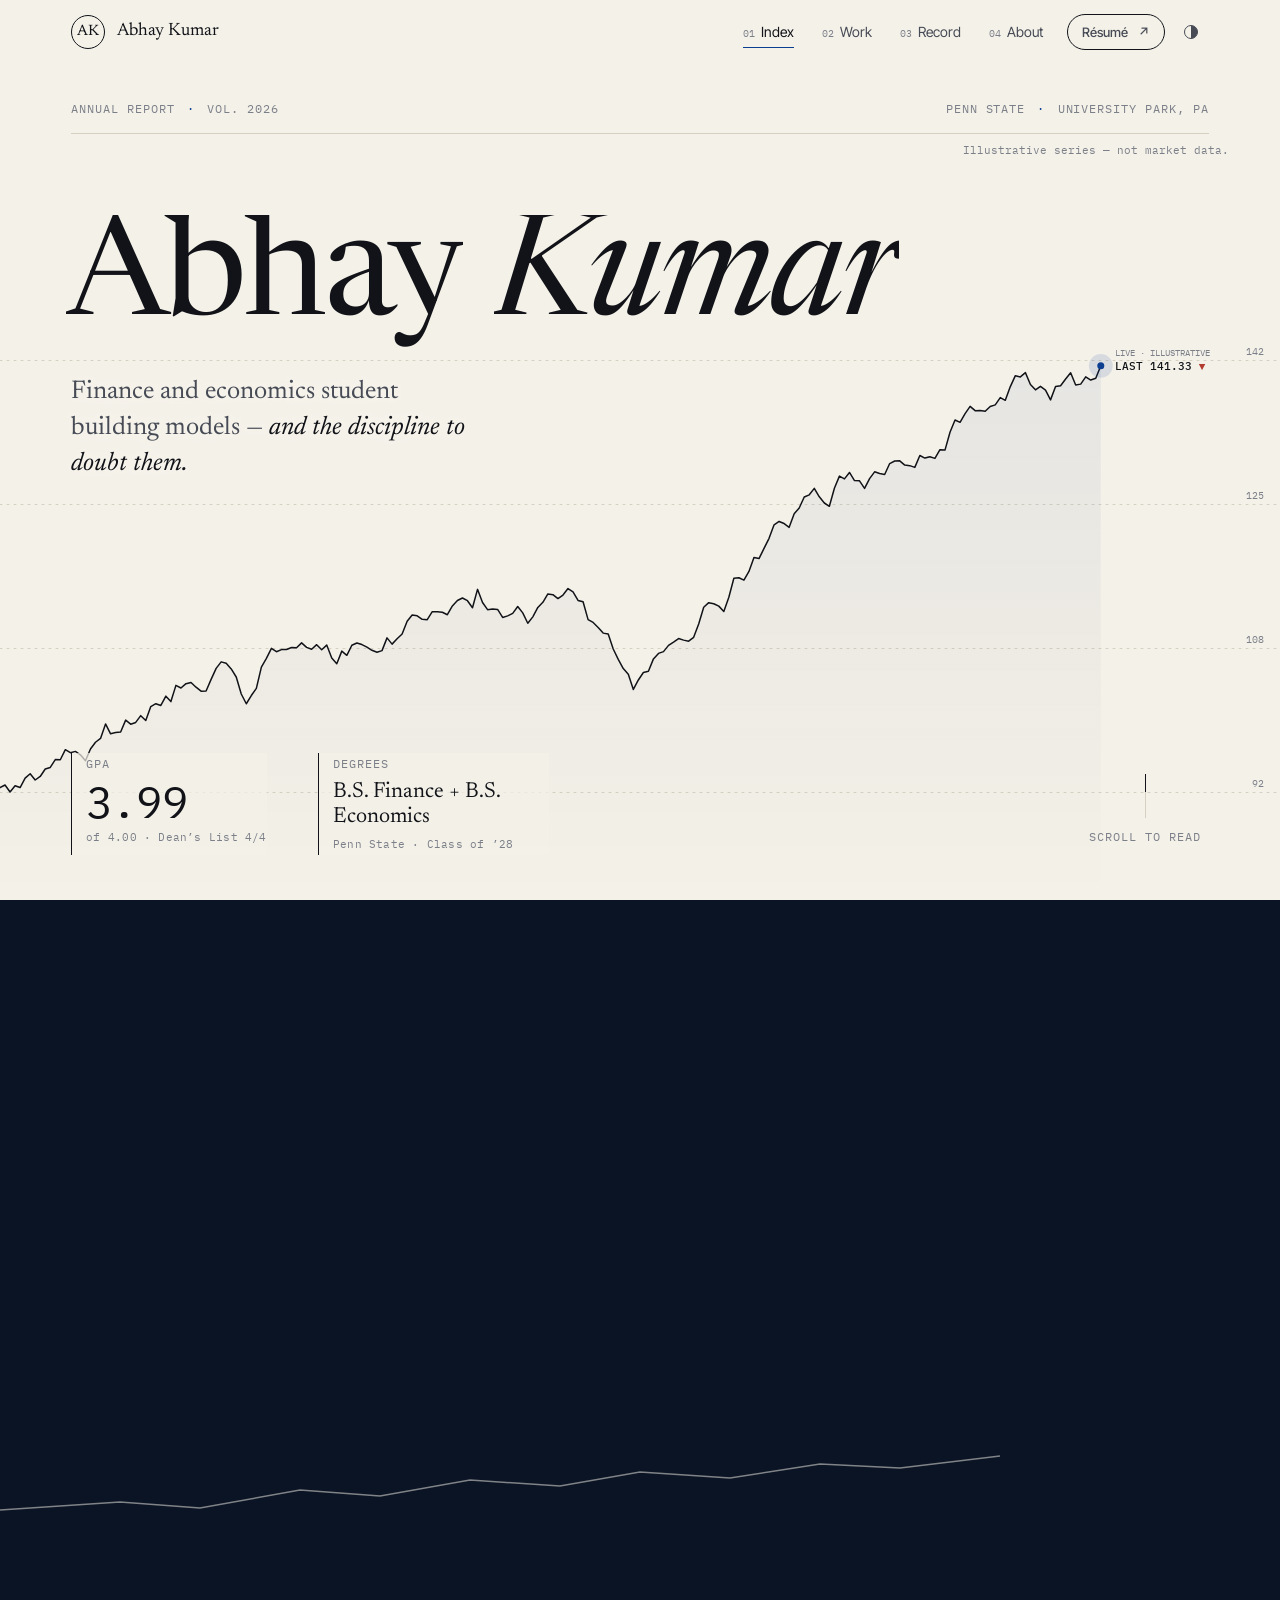
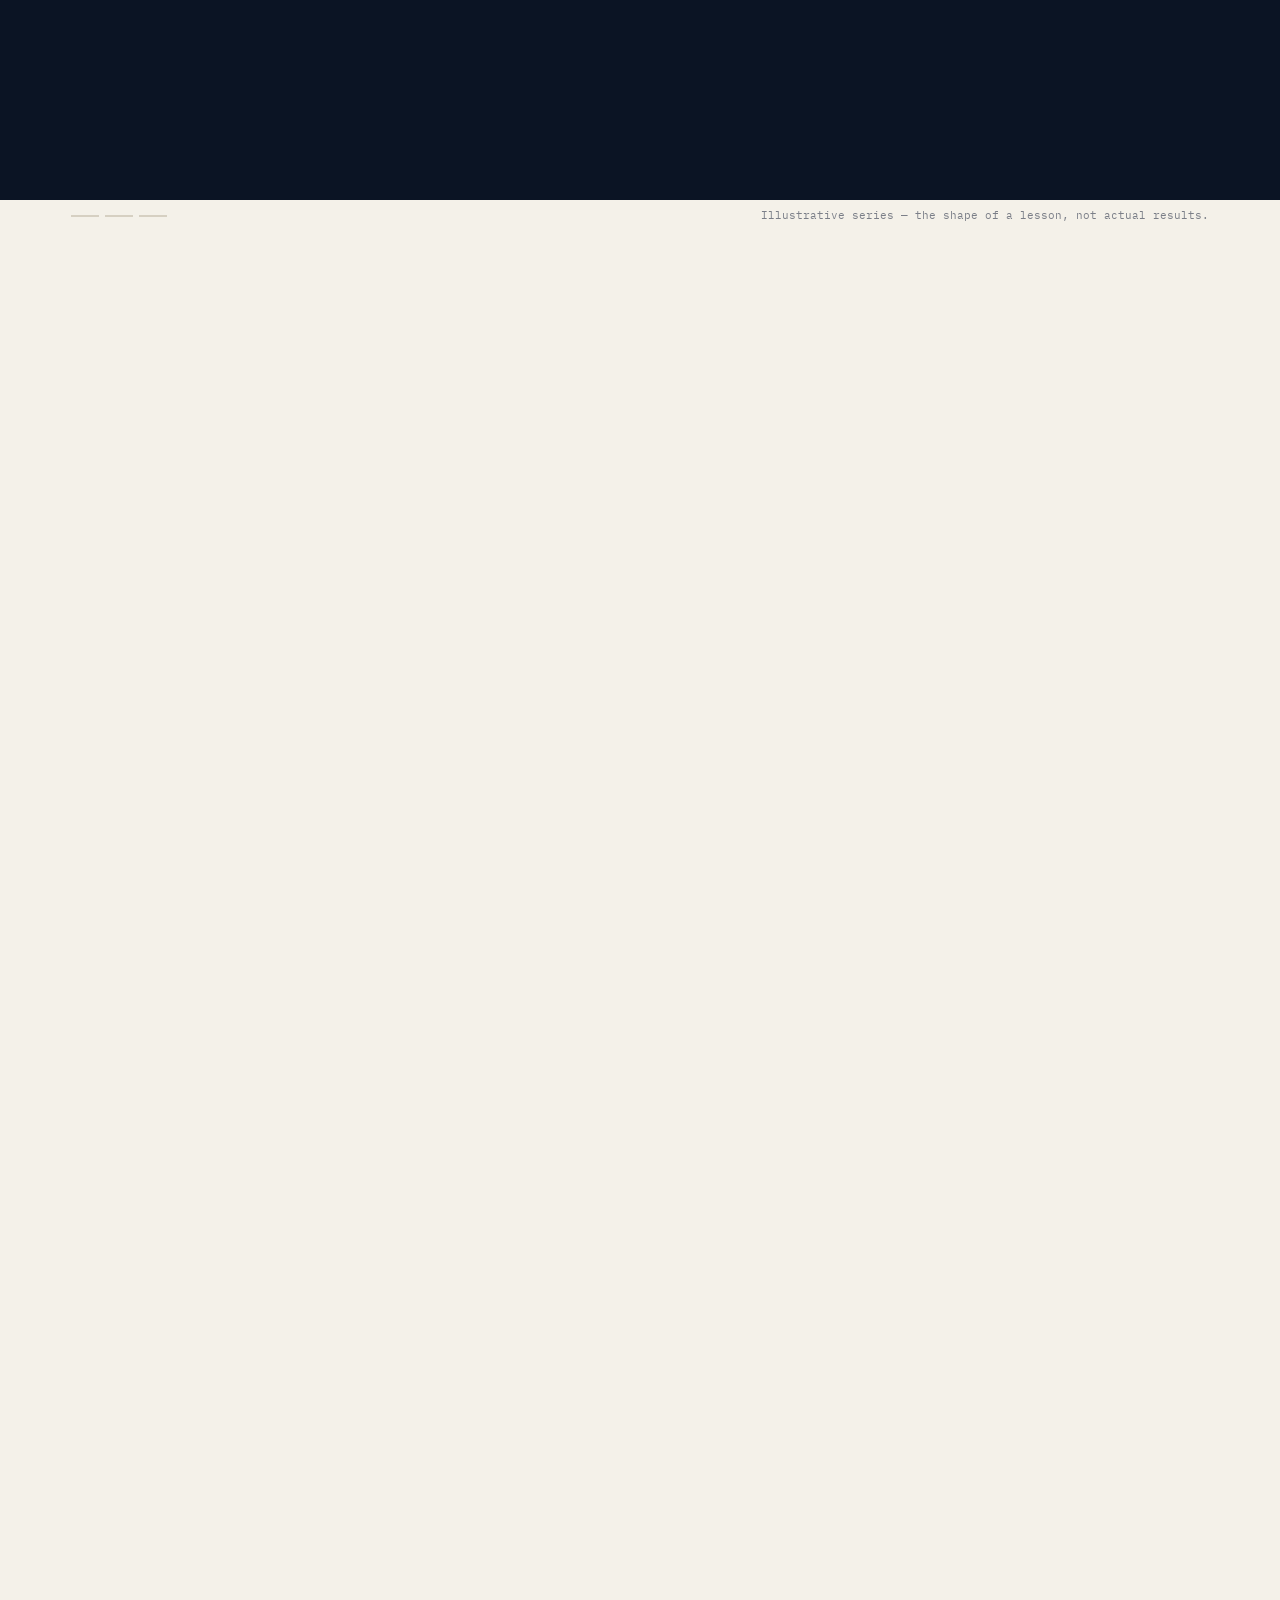
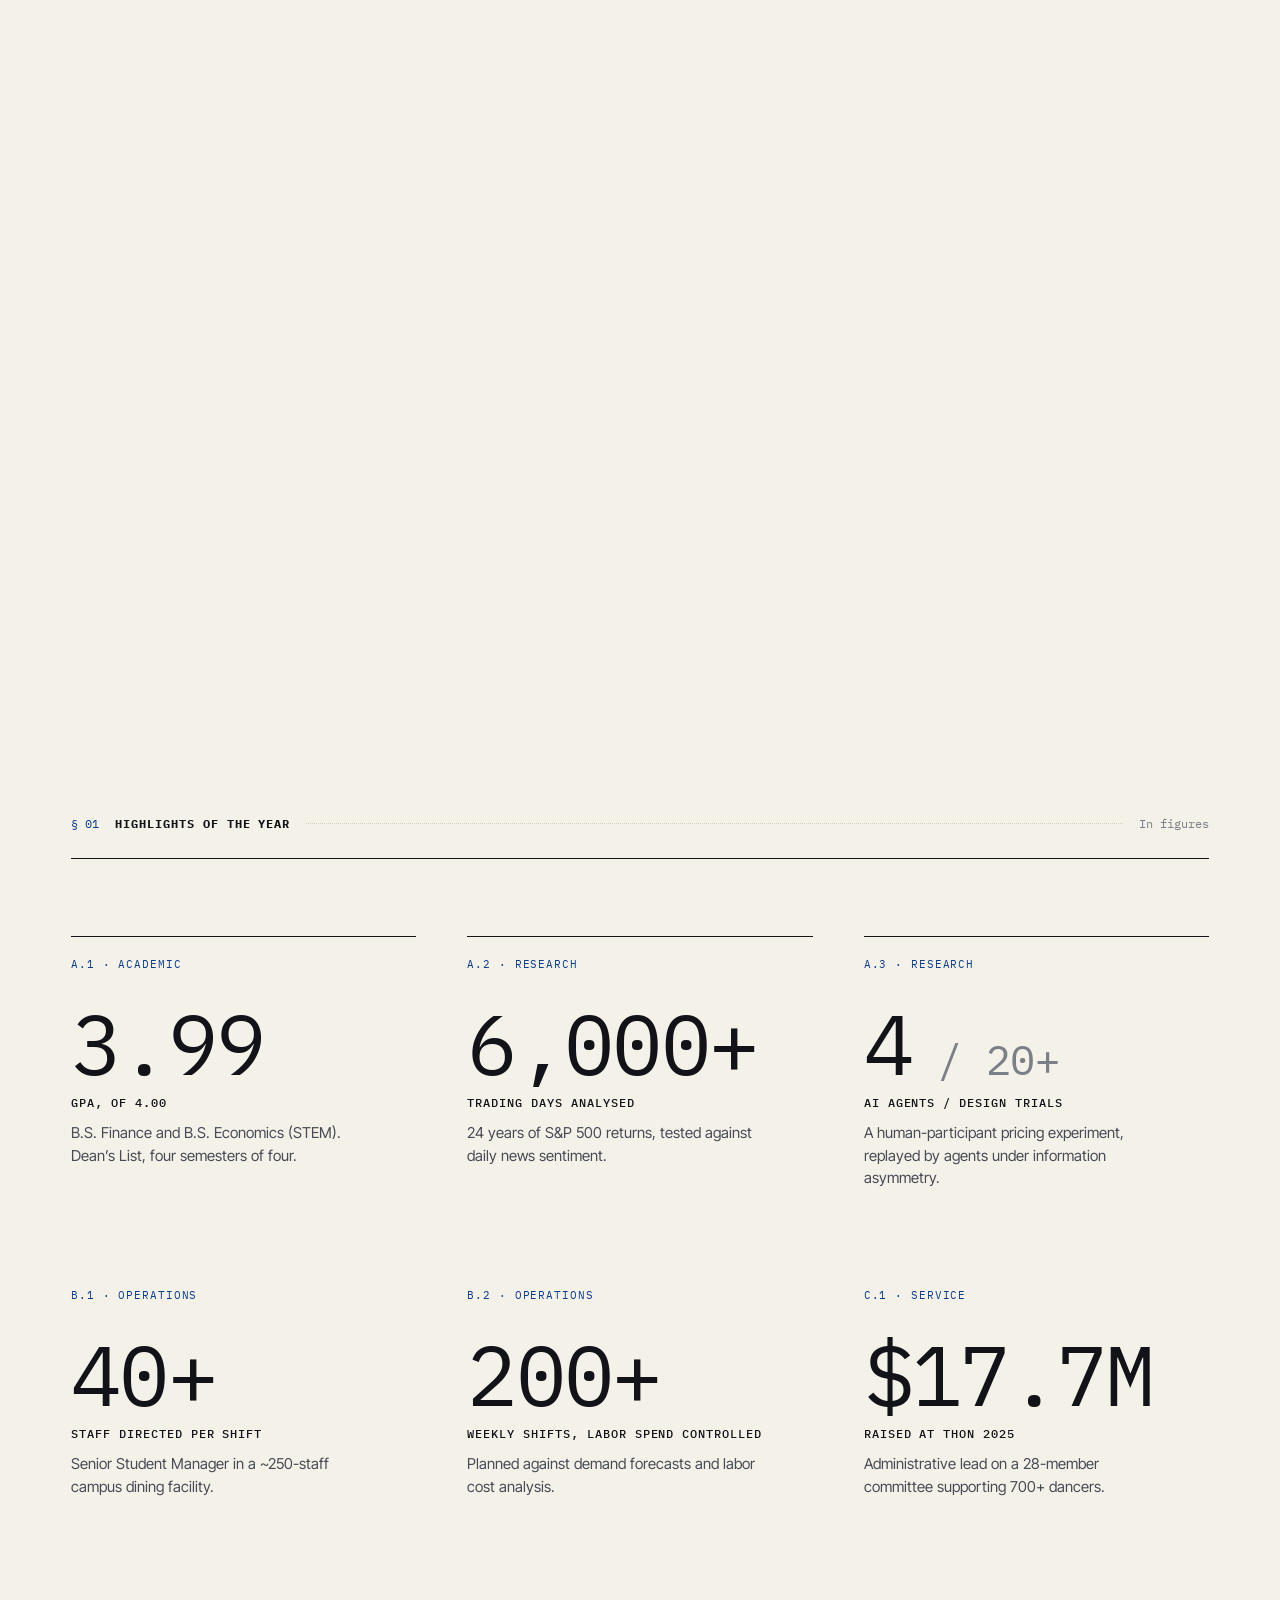
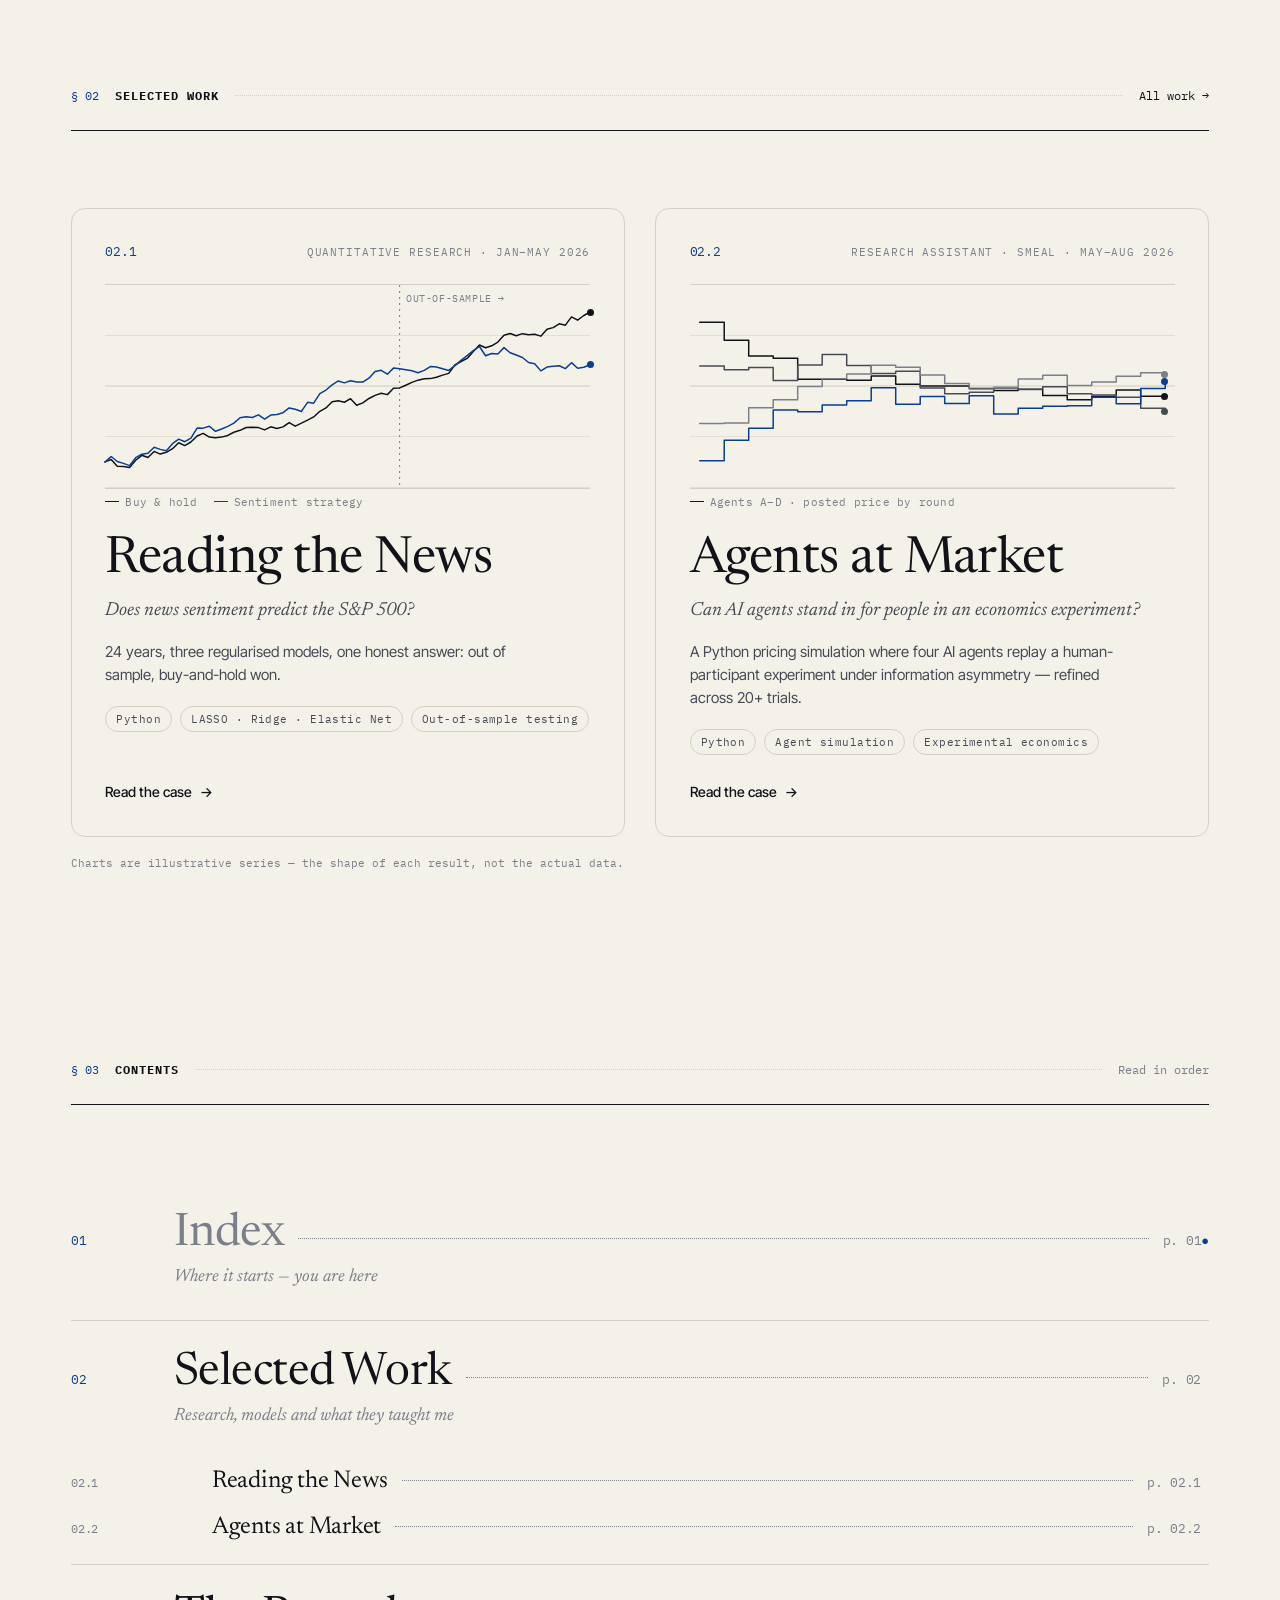
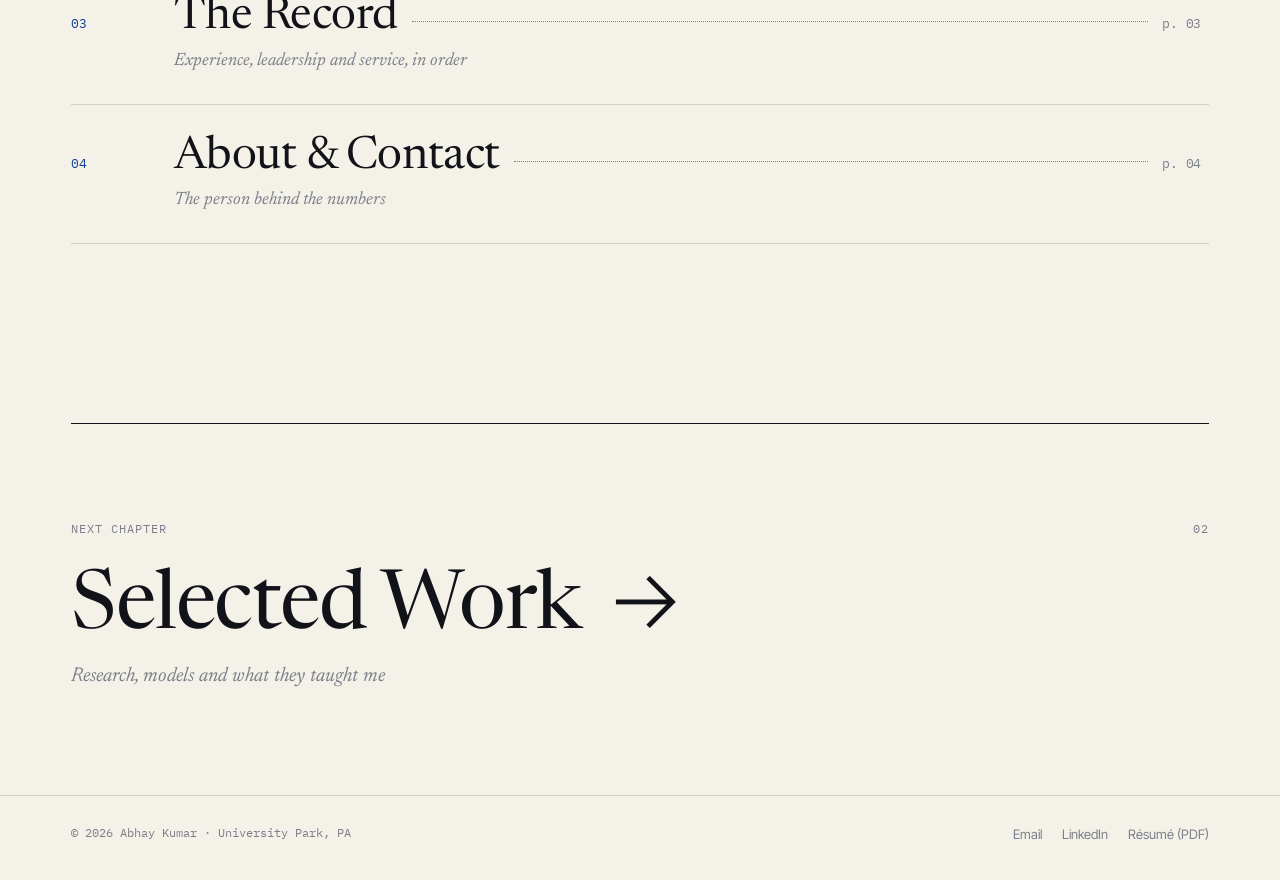
==== commit bf5a33b0: "Add LinkedIn profile link Co-Authored-By: Claude Opus 5.5 <noreply@anthropic.com>" ====
--- a/index.html
+++ b/index.html
@@ -10,8 +10,8 @@
 <script>(function(){try{var t=localStorage.getItem('ak-theme');if(t)document.documentElement.dataset.theme=t;if(sessionStorage.getItem('ak-t'))document.documentElement.classList.add('is-entering')}catch(e){}})()</script>
 <link rel="preconnect" href="https://fonts.googleapis.com"><link rel="preconnect" href="https://fonts.gstatic.com" crossorigin>
 <link href="https://fonts.googleapis.com/css2?family=Inter+Tight:wght@300;400;500;600&family=IBM+Plex+Mono:wght@400;500&family=Newsreader:ital,opsz,wght@0,6..72,300;0,6..72,400;0,6..72,500;1,6..72,300;1,6..72,400&display=swap" rel="stylesheet">
-<link rel="stylesheet" href="assets/css/base.css?v=2">
-<link rel="stylesheet" href="assets/css/home.css?v=2">
+<link rel="stylesheet" href="assets/css/base.css?v=3">
+<link rel="stylesheet" href="assets/css/home.css?v=3">
 </head>
 <body data-page="home" data-root="" >
 <main id="main">
@@ -281,7 +281,7 @@
   </section>
 
 </main>
-<script src="assets/js/site.js?v=2" defer></script>
-<script src="assets/js/home.js?v=2" defer></script>
+<script src="assets/js/site.js?v=3" defer></script>
+<script src="assets/js/home.js?v=3" defer></script>
 </body>
 </html>
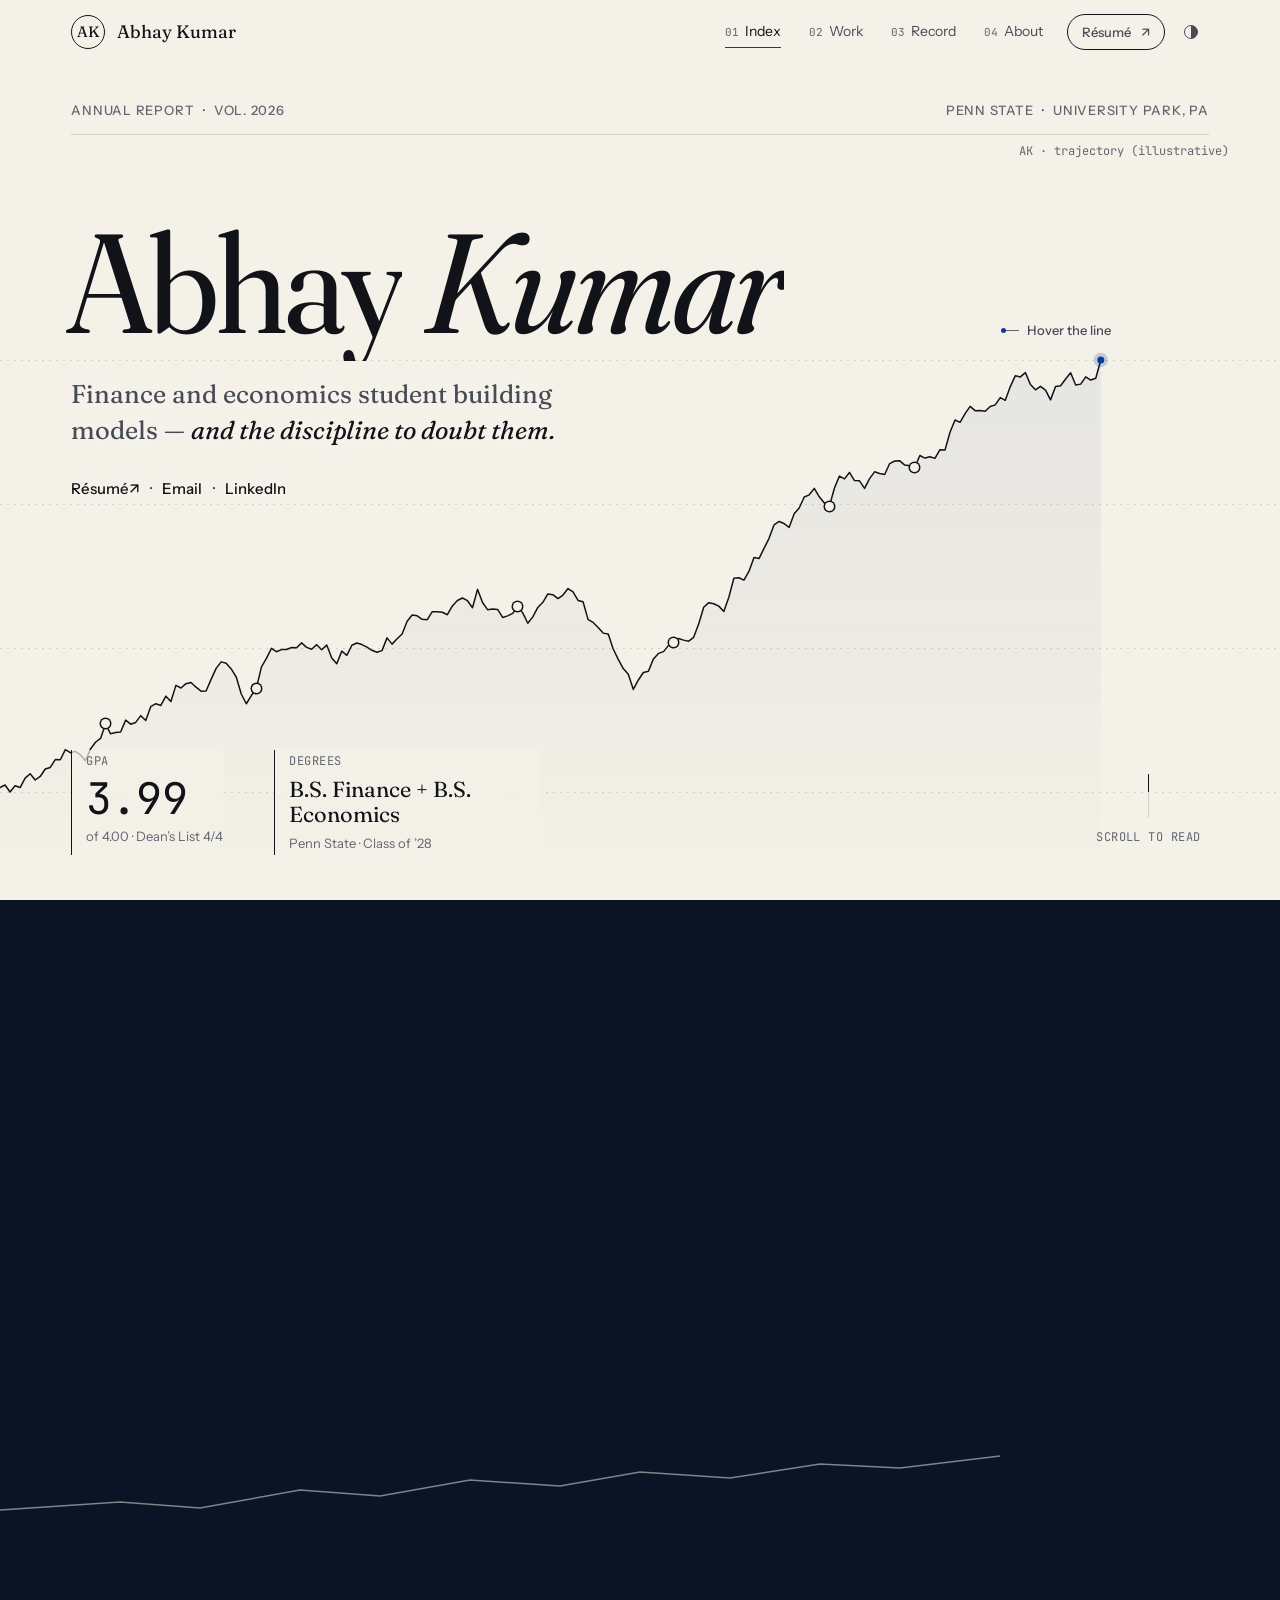
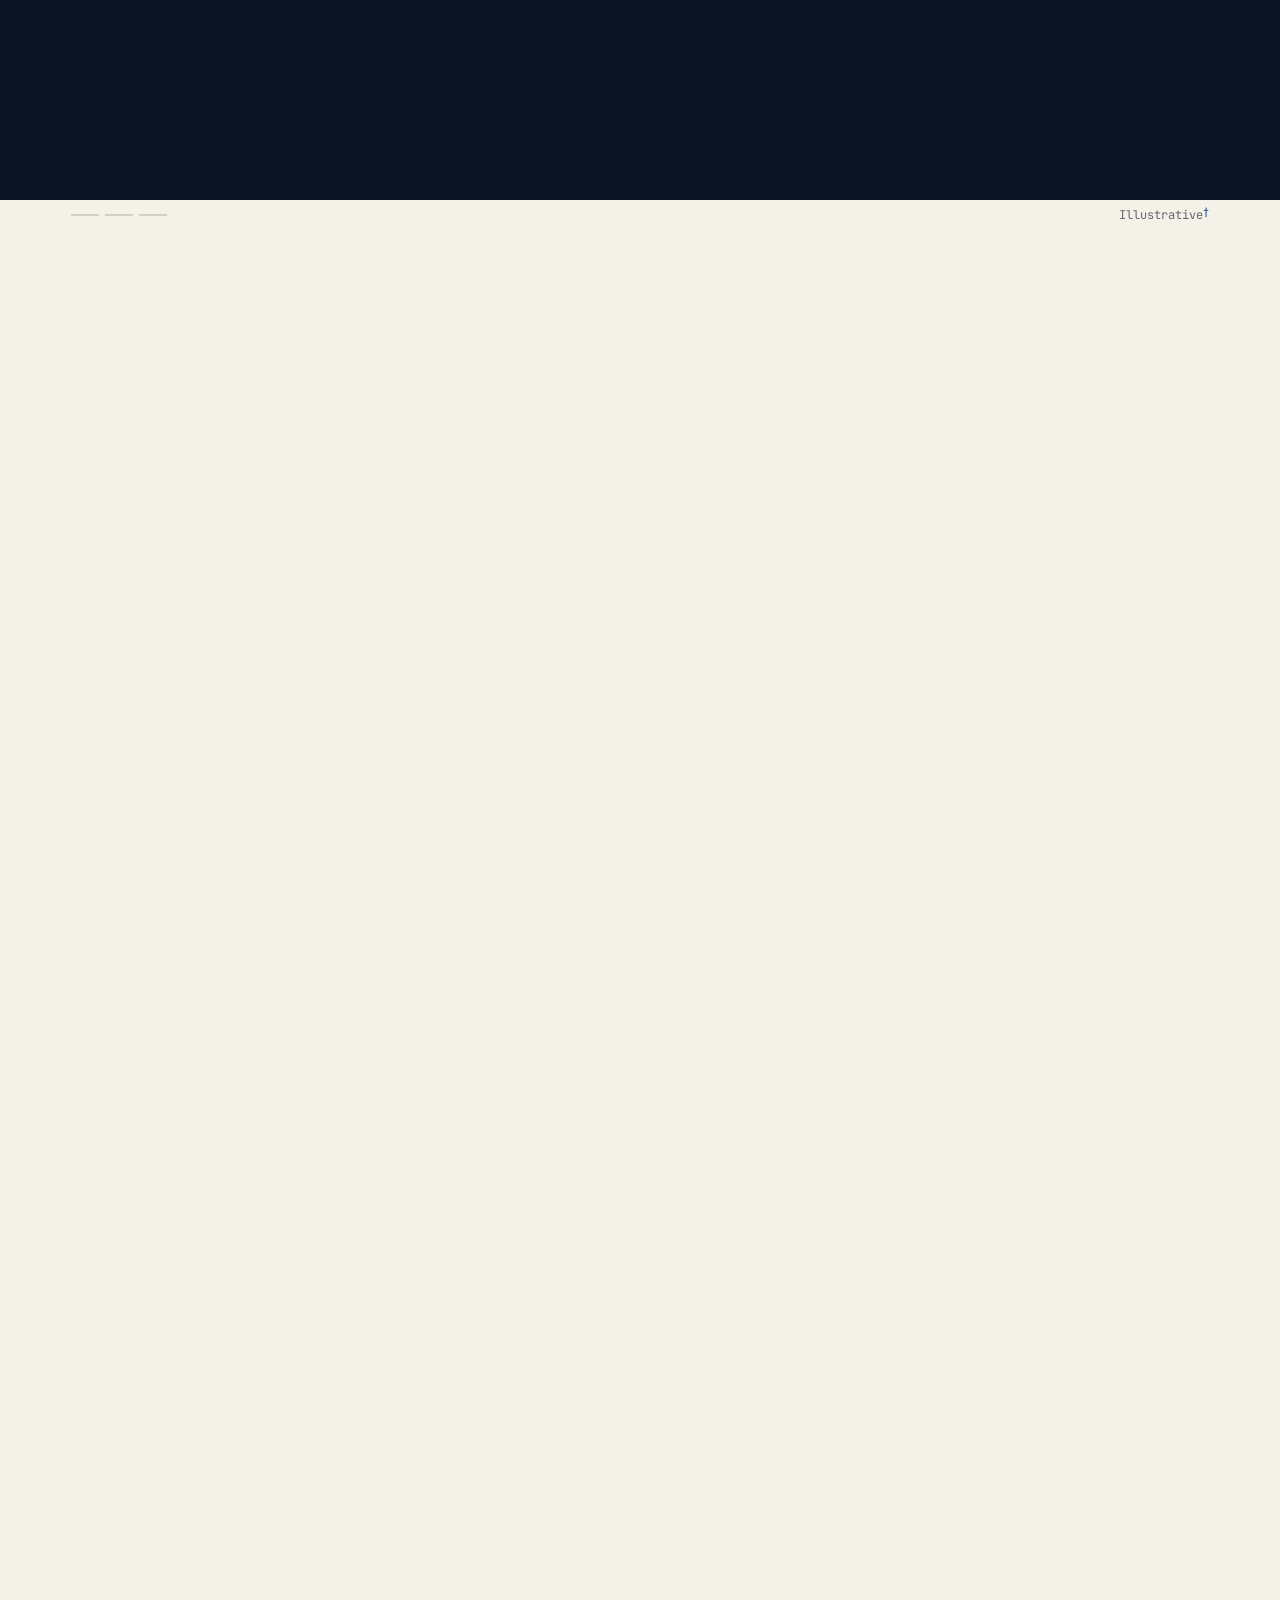
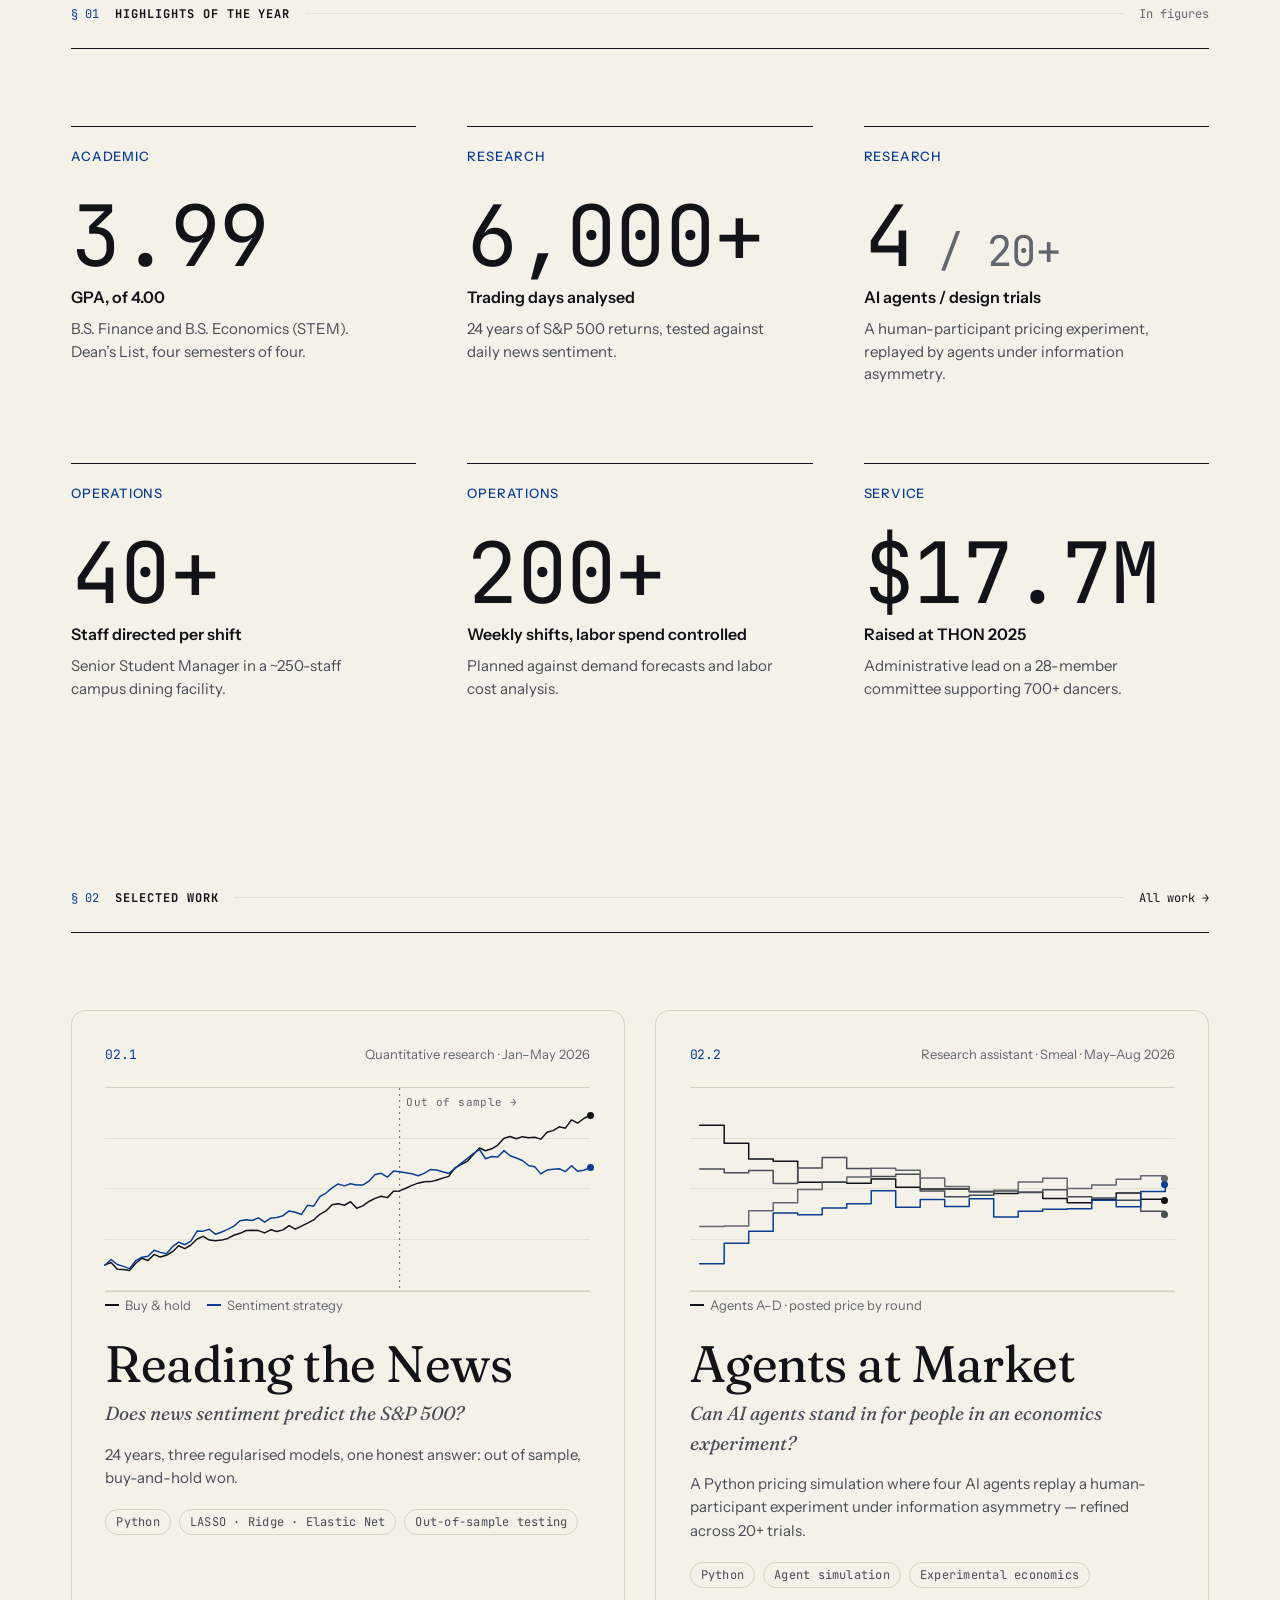
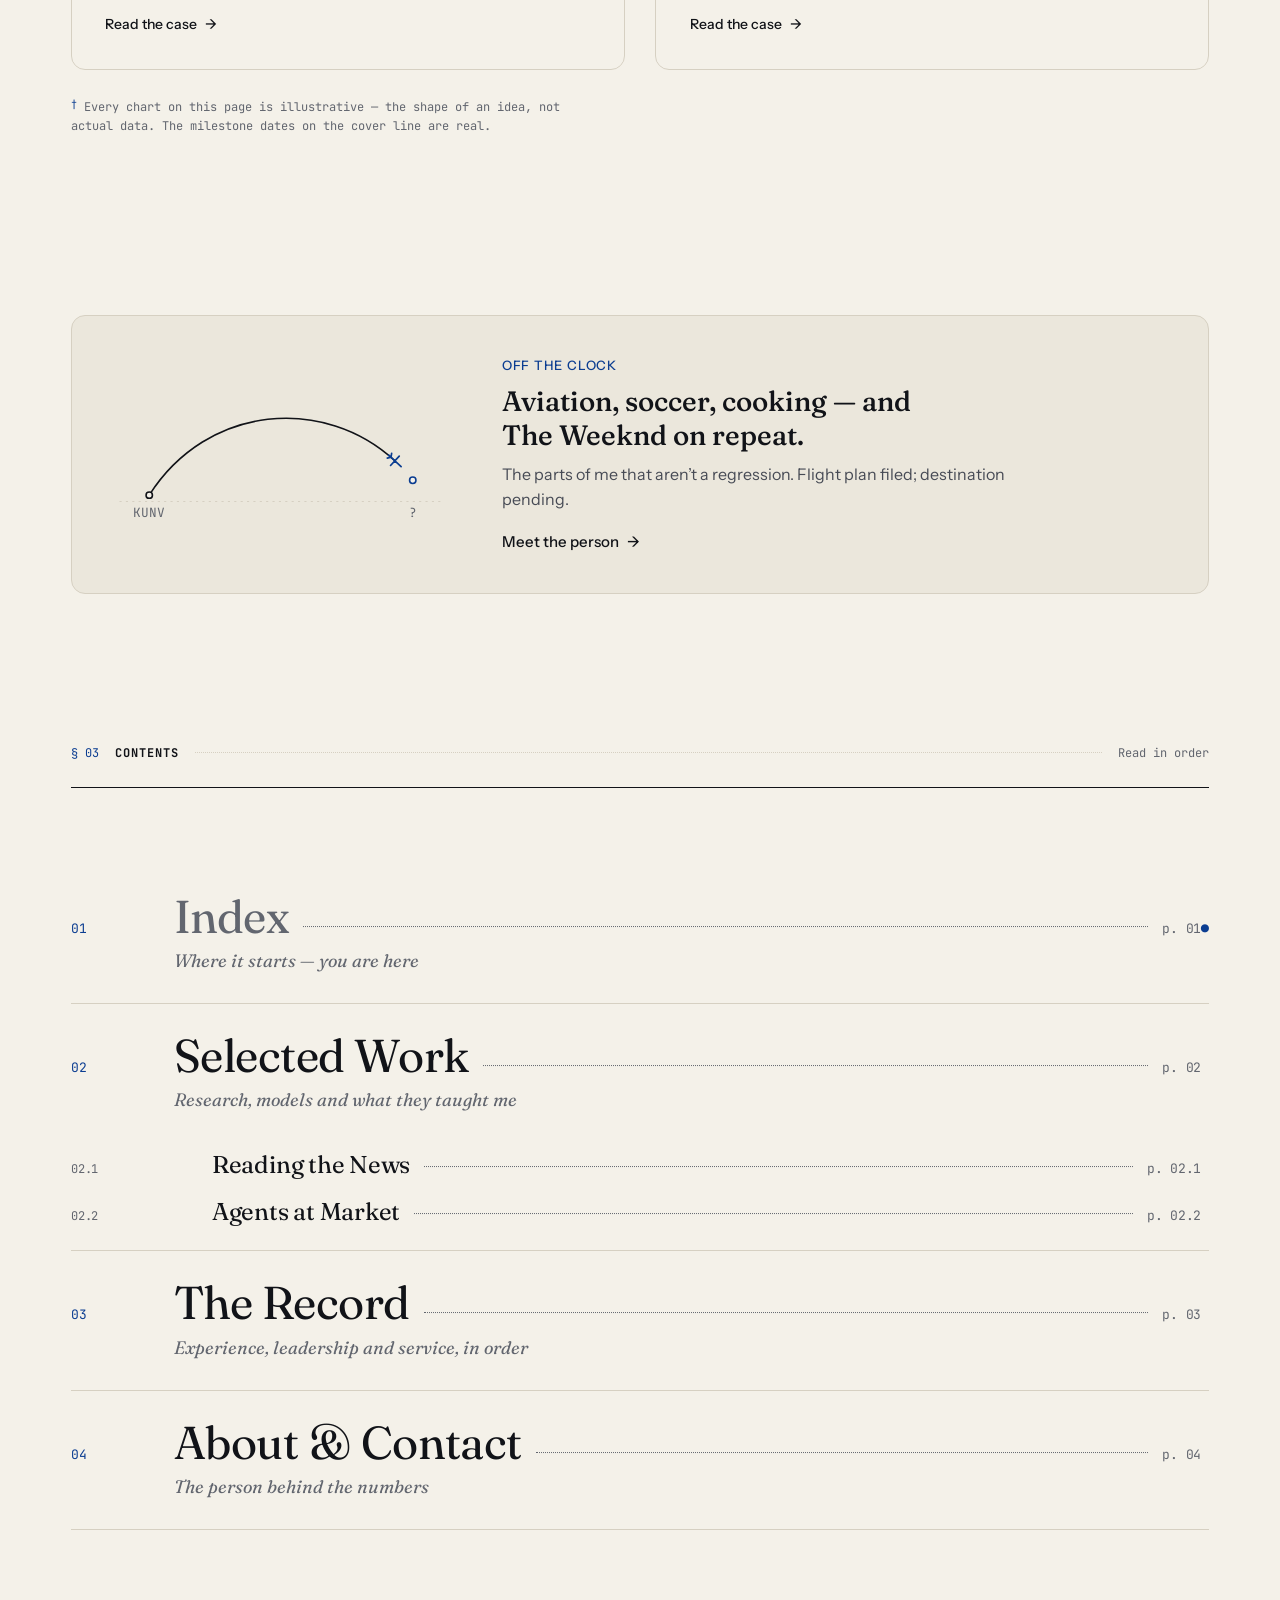
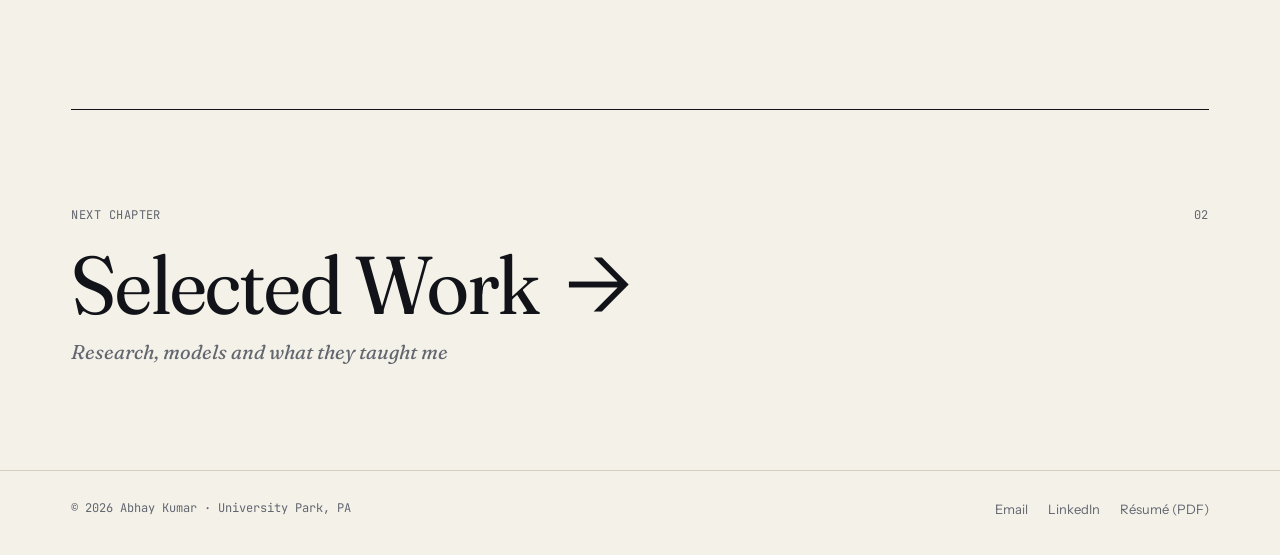
==== commit 3fd02be0: "Revise UI/UX from independent review - New type system: Fraunces, Instrument Sans, JetBrains Mono; 1" ====
--- a/index.html
+++ b/index.html
@@ -5,20 +5,26 @@
 <meta name="viewport" content="width=device-width, initial-scale=1">
 <title>Index — Abhay Kumar</title>
 <meta name="description" content="Abhay Kumar — finance and economics student at Penn State building models, and the discipline to doubt them. Research, record and contact.">
+<meta property="og:type" content="website">
+<meta property="og:title" content="Index — Abhay Kumar">
+<meta property="og:description" content="Abhay Kumar — finance and economics student at Penn State building models, and the discipline to doubt them. Research, record and contact.">
+<meta property="og:url" content="https://abhay-kumar-2501.github.io/">
+<meta property="og:image" content="https://abhay-kumar-2501.github.io/assets/og.png">
+<meta name="twitter:card" content="summary_large_image">
 <meta name="theme-color" content="#f4f1e9">
 <link rel="icon" href="assets/favicon.svg" type="image/svg+xml">
-<script>(function(){try{var t=localStorage.getItem('ak-theme');if(t)document.documentElement.dataset.theme=t;if(sessionStorage.getItem('ak-t'))document.documentElement.classList.add('is-entering')}catch(e){}})()</script>
+<script>document.documentElement.classList.add('js');(function(){try{var t=localStorage.getItem('ak-theme');if(t)document.documentElement.dataset.theme=t;if(sessionStorage.getItem('ak-t'))document.documentElement.classList.add('is-entering')}catch(e){}})()</script>
 <link rel="preconnect" href="https://fonts.googleapis.com"><link rel="preconnect" href="https://fonts.gstatic.com" crossorigin>
-<link href="https://fonts.googleapis.com/css2?family=Inter+Tight:wght@300;400;500;600&family=IBM+Plex+Mono:wght@400;500&family=Newsreader:ital,opsz,wght@0,6..72,300;0,6..72,400;0,6..72,500;1,6..72,300;1,6..72,400&display=swap" rel="stylesheet">
-<link rel="stylesheet" href="assets/css/base.css?v=3">
-<link rel="stylesheet" href="assets/css/home.css?v=3">
+<link href="https://fonts.googleapis.com/css2?family=Fraunces:ital,opsz,wght,SOFT,WONK@0,9..144,400..500,0..100,0..1;1,9..144,400,0..100,0..1&family=Instrument+Sans:wght@400;500;600&family=JetBrains+Mono:wght@400;500&display=swap" rel="stylesheet">
+<link rel="stylesheet" href="assets/css/base.css?v=5">
+<link rel="stylesheet" href="assets/css/home.css?v=5">
 </head>
 <body data-page="home" data-root="" >
 <main id="main">
 
   <!-- ============ 1. Hero ============ -->
   <section class="hero" aria-labelledby="hero-name">
-    <canvas class="hero-canvas" role="img" aria-label="Illustrative price line drawing itself across the page, ending in a live, gently moving quote."></canvas>
+    <canvas class="hero-canvas" role="img" aria-label="Illustrative line tracing Abhay's path from autumn 2024 to now, with six real milestones marked along it."></canvas>
     <div class="wrap hero-inner">
       <div class="hero-top">
         <p class="eyebrow" data-reveal style="--d:.1s">Annual Report <span class="sep">·</span> Vol. 2026</p>
@@ -28,6 +34,9 @@
       <div class="hero-main">
         <h1 class="display hero-name" id="hero-name" data-split style="--d:.25s">Abhay Kumar</h1>
         <p class="lede hero-lede" data-reveal style="--d:.7s">Finance and economics student building models — <em>and the discipline to doubt them.</em></p>
+        <p class="hero-contact" data-reveal style="--d:.8s">
+          <a class="link-u" data-ak="resume" href="assets/docs/Abhay_Kumar_Resume.pdf" target="_blank" rel="noopener">Résumé <span aria-hidden="true">↗</span></a><span class="sep" aria-hidden="true">·</span><a class="link-u" data-ak="email" href="mailto:codeabhay3@gmail.com" data-no-curtain>Email</a><span class="sep" aria-hidden="true">·</span><a class="link-u" data-ak="linkedin" href="https://www.linkedin.com/in/abhay-kumar-2501/" target="_blank" rel="noopener">LinkedIn</a>
+        </p>
       </div>
 
       <div class="hero-foot">
@@ -49,7 +58,18 @@
         </a>
       </div>
     </div>
-    <p class="note hero-note" data-reveal="fade" style="--d:2.4s">Illustrative series — not market data.</p>
+    <p class="note hero-note" data-reveal="fade" style="--d:2.4s">AK · trajectory (illustrative)</p>
+
+    <!-- Milestones pinned to the line. Markers + card are built by home.js from real résumé dates. -->
+    <div class="hero-marks" role="group" aria-label="Milestones along the line — use arrow keys to move between them"></div>
+    <div class="hero-card" id="hero-card" aria-hidden="true">
+      <span class="hc-date"></span>
+      <p class="hc-role"></p>
+      <p class="hc-org"></p>
+      <p class="hc-note" id="hero-card-note"></p>
+      <a class="hc-link" href="record.html" tabindex="-1"><span class="hc-link-t">Read</span> <span class="arr" aria-hidden="true">→</span></a>
+    </div>
+    <span class="hero-cue" aria-hidden="true"><i></i><span class="hero-cue-t">Hover the line</span></span>
   </section>
 
   <!-- ============ 2. Ticker ============ -->
@@ -102,16 +122,16 @@
           <path class="th-model" clip-path="url(#th-c-m)"/>
           <path class="th-act" clip-path="url(#th-c-a)"/>
         </svg>
-        <span class="th-tag th-tag-split label">Sample split</span>
-        <span class="th-tag th-tag-model label">Model · in-sample promise</span>
-        <span class="th-tag th-tag-act label">Held-out · what happened</span>
+        <span class="th-tag th-tag-split">Sample split</span>
+        <span class="th-tag th-tag-model">Model · in-sample promise</span>
+        <span class="th-tag th-tag-act">Held-out · what happened</span>
         <i class="th-dot th-dot-ink"></i>
         <i class="th-dot th-dot-acc"></i>
       </div>
 
       <div class="wrap thesis-foot">
         <div class="thesis-ticks" aria-hidden="true"><i></i><i></i><i></i></div>
-        <span class="note">Illustrative series — the shape of a lesson, not actual results.</span>
+        <span class="note">Illustrative<sup>†</sup></span>
       </div>
     </div>
   </section>
@@ -126,44 +146,44 @@
       <div class="figs-grid">
         <article class="fig" data-reveal style="--d:0s">
           <hr class="fig-rule" data-reveal="rule">
-          <span class="fig-k label">A.1 · Academic</span>
+          <span class="fig-k">Academic</span>
           <p class="fig-n figure"><span data-count="3.99" data-decimals="2">3.99</span></p>
-          <h3 class="fig-l label">GPA, of 4.00</h3>
+          <h3 class="fig-l">GPA, of 4.00</h3>
           <p class="fig-c">B.S. Finance and B.S. Economics (STEM). Dean’s List, four semesters of four.</p>
         </article>
         <article class="fig" data-reveal style="--d:.08s">
           <hr class="fig-rule" data-reveal="rule">
-          <span class="fig-k label">A.2 · Research</span>
+          <span class="fig-k">Research</span>
           <p class="fig-n figure"><span data-count="6000" data-suffix="+">6,000+</span></p>
-          <h3 class="fig-l label">Trading days analysed</h3>
+          <h3 class="fig-l">Trading days analysed</h3>
           <p class="fig-c">24 years of S&amp;P 500 returns, tested against daily news sentiment.</p>
         </article>
         <article class="fig" data-reveal style="--d:.16s">
           <hr class="fig-rule" data-reveal="rule">
-          <span class="fig-k label">A.3 · Research</span>
+          <span class="fig-k">Research</span>
           <p class="fig-n figure"><span data-count="4">4</span><span class="fig-n-sub"> / <span data-count="20" data-suffix="+">20+</span></span></p>
-          <h3 class="fig-l label">AI agents / design trials</h3>
+          <h3 class="fig-l">AI agents / design trials</h3>
           <p class="fig-c">A human-participant pricing experiment, replayed by agents under information asymmetry.</p>
         </article>
         <article class="fig" data-reveal style="--d:.24s">
           <hr class="fig-rule" data-reveal="rule">
-          <span class="fig-k label">B.1 · Operations</span>
+          <span class="fig-k">Operations</span>
           <p class="fig-n figure"><span data-count="40" data-suffix="+">40+</span></p>
-          <h3 class="fig-l label">Staff directed per shift</h3>
+          <h3 class="fig-l">Staff directed per shift</h3>
           <p class="fig-c">Senior Student Manager in a ~250-staff campus dining facility.</p>
         </article>
         <article class="fig" data-reveal style="--d:.32s">
           <hr class="fig-rule" data-reveal="rule">
-          <span class="fig-k label">B.2 · Operations</span>
+          <span class="fig-k">Operations</span>
           <p class="fig-n figure"><span data-count="200" data-suffix="+">200+</span></p>
-          <h3 class="fig-l label">Weekly shifts, labor spend controlled</h3>
+          <h3 class="fig-l">Weekly shifts, labor spend controlled</h3>
           <p class="fig-c">Planned against demand forecasts and labor cost analysis.</p>
         </article>
         <article class="fig" data-reveal style="--d:.4s">
           <hr class="fig-rule" data-reveal="rule">
-          <span class="fig-k label">C.1 · Service</span>
+          <span class="fig-k">Service</span>
           <p class="fig-n figure"><span data-count="17.7" data-decimals="1" data-prefix="$" data-suffix="M">$17.7M</span></p>
-          <h3 class="fig-l label">Raised at THON 2025</h3>
+          <h3 class="fig-l">Raised at THON 2025</h3>
           <p class="fig-c">Administrative lead on a 28-member committee supporting 700+ dancers.</p>
         </article>
       </div>
@@ -218,11 +238,34 @@
           <span class="case-cta">Read the case <span class="arr">→</span></span>
         </a>
       </div>
-      <p class="note cases-note" data-reveal="fade">Charts are illustrative series — the shape of each result, not the actual data.</p>
-    </div>
-  </section>
-
-  <!-- ============ 6. Contents ============ -->
+      <p class="note cases-note" data-reveal="fade"><sup>†</sup> Every chart on this page is illustrative — the shape of an idea, not actual data. The milestone dates on the cover line are real.</p>
+    </div>
+  </section>
+
+  <!-- ============ 6. Off the clock (teaser) ============ -->
+  <section class="off" aria-labelledby="off-title">
+    <div class="wrap">
+      <a class="off-strip" href="about.html#off-the-clock" data-reveal data-observe>
+        <svg class="off-art" viewBox="0 0 320 120" aria-hidden="true">
+          <path class="off-ground" d="M8 104 H312"/>
+          <path class="off-path" d="M36 98 C 96 4, 222 4, 284 84" pathLength="1"/>
+          <circle class="off-pt" cx="36" cy="98" r="3"/>
+          <circle class="off-pt off-pt--end" cx="284" cy="84" r="3"/>
+          <g class="off-plane"><path d="M-8 0 H8 M0 -6 V6 M-5 0 L-7 -3 M-5 0 L-7 3"/></g>
+          <text class="off-lbl" x="36" y="119" text-anchor="middle">KUNV</text>
+          <text class="off-lbl" x="284" y="119" text-anchor="middle">?</text>
+        </svg>
+        <div class="off-txt">
+          <p class="eyebrow">Off the clock</p>
+          <h2 class="h3 off-h" id="off-title">Aviation, soccer, cooking — and The Weeknd on repeat.</h2>
+          <p class="off-line">The parts of me that aren’t a regression. Flight plan filed; destination pending.</p>
+          <span class="off-cta">Meet the person <span class="arr" aria-hidden="true">→</span></span>
+        </div>
+      </a>
+    </div>
+  </section>
+
+  <!-- ============ 7. Contents ============ -->
   <section class="section contents" aria-labelledby="toc-title">
     <div class="wrap">
       <div class="sect-head" data-reveal="fade">
@@ -281,7 +324,7 @@
   </section>
 
 </main>
-<script src="assets/js/site.js?v=3" defer></script>
-<script src="assets/js/home.js?v=3" defer></script>
+<script src="assets/js/site.js?v=5" defer></script>
+<script src="assets/js/home.js?v=5" defer></script>
 </body>
 </html>
--- a/assets/css/base.css
+++ b/assets/css/base.css
@@ -9,7 +9,7 @@
   --paper-2: #ebe7dc;
   --ink: #111318;
   --ink-2: #474b55;
-  --ink-3: #7b7f88;
+  --ink-3: #62666f;
   --rule: #d6d0c2;
   --accent: #0b3d91;      /* banker's navy */
   --accent-soft: #0b3d9114;
@@ -17,9 +17,9 @@
   --down: #b23a2e;
   --curtain: #0b1424;
 
-  --serif: "Newsreader", "Times New Roman", Georgia, serif;
-  --sans: "Inter Tight", "Helvetica Neue", Arial, sans-serif;
-  --mono: "IBM Plex Mono", ui-monospace, Menlo, monospace;
+  --serif: "Fraunces", "Times New Roman", Georgia, serif;
+  --sans: "Instrument Sans", "Helvetica Neue", Arial, sans-serif;
+  --mono: "JetBrains Mono", ui-monospace, Menlo, monospace;
 
   --gutter: clamp(16px, 4vw, 56px);
   --max: 1240px;
@@ -31,13 +31,13 @@
 
 @media (prefers-color-scheme: dark) {
   :root:not([data-theme="light"]) {
-    --paper: #0c0e12; --paper-2: #14171d; --ink: #ece8de; --ink-2: #b4b0a6; --ink-3: #7d7a73;
+    --paper: #0c0e12; --paper-2: #14171d; --ink: #ece8de; --ink-2: #b4b0a6; --ink-3: #9a968d;
     --rule: #2a2d34; --accent: #8fb0ff; --accent-soft: #8fb0ff1a; --up: #4cc38a; --down: #ef6b5e;
     --curtain: #e9e4d6; color-scheme: dark;
   }
 }
 :root[data-theme="dark"] {
-  --paper: #0c0e12; --paper-2: #14171d; --ink: #ece8de; --ink-2: #b4b0a6; --ink-3: #7d7a73;
+  --paper: #0c0e12; --paper-2: #14171d; --ink: #ece8de; --ink-2: #b4b0a6; --ink-3: #9a968d;
   --rule: #2a2d34; --accent: #8fb0ff; --accent-soft: #8fb0ff1a; --up: #4cc38a; --down: #ef6b5e;
   --curtain: #e9e4d6; color-scheme: dark;
 }
@@ -67,9 +67,11 @@
 .h3 { font-family: var(--serif); font-weight: 500; line-height: 1.2; font-size: clamp(22px, 2.2vw, 28px); margin: 0; }
 .lede { font-family: var(--serif); font-size: clamp(20px, 2vw, 26px); line-height: 1.4; color: var(--ink-2); max-width: 34ch; }
 .body { color: var(--ink-2); max-width: 62ch; }
-.eyebrow, .label { font-family: var(--mono); font-size: 12px; letter-spacing: .08em; text-transform: uppercase; color: var(--ink-3); }
+.eyebrow { font-family: var(--sans); font-weight: 500; font-size: 13px; letter-spacing: .06em; text-transform: uppercase; color: var(--ink-3); }
+.label { font-family: var(--mono); font-size: 12px; letter-spacing: .04em; text-transform: uppercase; color: var(--ink-3); }
 .figure { font-family: var(--mono); font-variant-numeric: tabular-nums; letter-spacing: -0.02em; }
 em, .ital { font-style: italic; }
+.display, .h1, .h2, .h3, .lede, .curtain-title, .brand-name, .brand-mark, .next .sub { font-variation-settings: "SOFT" 40, "WONK" 0; font-optical-sizing: auto; }
 .accent { color: var(--accent); }
 .up { color: var(--up); } .down { color: var(--down); }
 
@@ -112,7 +114,7 @@
 .brand-tick { font-family: var(--mono); font-size: 11px; color: var(--up); margin-left: 2px; }
 .nav { display: flex; align-items: center; gap: 4px; }
 .nav a { position: relative; font-size: 14px; padding: 8px 12px; color: var(--ink-2); border-radius: 999px; transition: color .25s; }
-.nav a .n { font-family: var(--mono); font-size: 10px; color: var(--ink-3); margin-right: 6px; }
+.nav a .n { font-family: var(--mono); font-size: 11px; color: var(--ink-3); margin-right: 6px; }
 .nav a:hover, .nav a[aria-current="page"] { color: var(--ink); }
 .nav a[aria-current="page"]::after { content: ""; position: absolute; left: 12px; right: 12px; bottom: 3px; height: 1px; background: var(--accent); }
 .nav .btn { height: 36px; padding: 0 14px; font-size: 13px; margin-left: 8px; }
@@ -171,19 +173,20 @@
 .curtain-line { position: absolute; left: 0; right: 0; bottom: 30%; height: 80px; opacity: .5; }
 html.is-entering .curtain { transform: translateY(0); }
 html.is-entering .curtain-title { opacity: 1; transform: none; }
-.curtain.out { transition: transform .9s var(--ease-io) .1s; transform: translateY(-100%); }
+.curtain.out { transition: transform .6s var(--ease-io) .05s; transform: translateY(-100%); }
 .curtain.out .curtain-title { transition: opacity .3s, transform .5s var(--ease); opacity: 0; transform: translateY(-20px); }
-.curtain.in { transition: transform .65s var(--ease-io); transform: translateY(0); }
-.curtain.in .curtain-title { transition: opacity .4s .3s, transform .6s var(--ease) .3s; opacity: 1; transform: none; }
+.curtain.in { transition: transform .4s var(--ease-io); transform: translateY(0); }
+.curtain.in .curtain-title { transition: opacity .25s .15s, transform .4s var(--ease) .15s; opacity: 1; transform: none; }
 
 /* ---------- Reveal primitives ---------- */
-[data-reveal] { opacity: 0; transform: translateY(28px); transition: opacity 1s var(--ease), transform 1s var(--ease); transition-delay: var(--d, 0s); }
-[data-reveal].in { opacity: 1; transform: none; }
-[data-reveal="fade"] { transform: none; }
-[data-reveal="rule"] { transform: scaleX(0); transform-origin: 0 50%; opacity: 1; transition: transform 1.4s var(--ease); }
-[data-reveal="rule"].in { transform: scaleX(1); }
+html.js [data-reveal] { opacity: 0; transform: translateY(24px); }
+[data-reveal] { transition: opacity .75s var(--ease), transform .75s var(--ease); transition-delay: var(--d, 0s); }
+html.js [data-reveal].in { opacity: 1; transform: none; }
+html.js [data-reveal="fade"] { transform: none; }
+html.js [data-reveal="rule"] { transform: scaleX(0); transform-origin: 0 50%; opacity: 1; transition: transform 1.1s var(--ease); }
+html.js [data-reveal="rule"].in { transform: scaleX(1); }
 .split .w { display: inline-block; overflow: hidden; vertical-align: bottom; padding-bottom: .08em; margin-bottom: -.08em; }
-.split .w > span { display: inline-block; transform: translateY(105%); transition: transform 1.1s var(--ease); transition-delay: calc(var(--i) * 45ms + var(--d, 0s)); }
+.split .w > span { display: inline-block; transform: translateY(105%); transition: transform .75s var(--ease); transition-delay: calc(var(--i) * 28ms + var(--d, 0s)); }
 .split.in .w > span { transform: none; }
 
 /* Scroll scene: JS writes --p (0 → 1) on [data-scene] as it travels through the viewport (sticky pin). */
@@ -193,11 +196,20 @@
 .sr-only { position: absolute; width: 1px; height: 1px; overflow: hidden; clip: rect(0 0 0 0); white-space: nowrap; }
 .hide-sm { } @media (max-width: 700px) { .hide-sm { display: none !important; } }
 .tag { display: inline-flex; align-items: center; height: 26px; padding: 0 10px; border: 1px solid var(--rule); border-radius: 999px;
-  font-family: var(--mono); font-size: 11px; letter-spacing: .04em; color: var(--ink-2); }
+  font-family: var(--mono); font-size: 12px; letter-spacing: .02em; color: var(--ink-2); }
 .card { border: 1px solid var(--rule); border-radius: 14px; background: var(--paper); }
-.note { font-family: var(--mono); font-size: 11px; color: var(--ink-3); }
+.note { font-family: var(--mono); font-size: 12px; color: var(--ink-3); }
 
 @media (prefers-reduced-motion: reduce) {
   *, *::before, *::after { animation-duration: .001ms !important; animation-iteration-count: 1 !important; transition-duration: .001ms !important; transition-delay: 0s !important; }
   [data-reveal], .split .w > span { opacity: 1 !important; transform: none !important; }
 }
+
+/* ---------- Case-study pager (injected by site.js on case pages) ---------- */
+.case-pager { display: flex; justify-content: space-between; align-items: center; gap: 16px; padding: 28px 0; border-top: 1px solid var(--rule); font-size: 15px; margin-top: clamp(24px, 4vw, 48px); }
+.case-pager.wrap { width: calc(100% - 2 * var(--gutter)); max-width: calc(var(--max) - 2 * var(--gutter)); }
+.case-pager a { display: inline-flex; flex-direction: column; gap: 4px; color: var(--ink-2); transition: color .25s; }
+.case-pager a:hover { color: var(--ink); }
+.case-pager .label { color: var(--accent); }
+.case-pager .t { font-family: var(--serif); font-size: 20px; color: var(--ink); }
+.case-pager .all { flex-direction: row; white-space: nowrap; }
--- a/assets/css/home.css
+++ b/assets/css/home.css
@@ -4,7 +4,8 @@
    ========================================================= */
 
 /* ---------- 1. Hero ---------- */
-.hero { position: relative; height: 100vh; height: 100svh; min-height: 620px; overflow: hidden; cursor: crosshair; }
+.hero { position: relative; height: 100vh; height: 100svh; min-height: 620px; overflow: hidden; }
+.hero.is-near { cursor: crosshair; }
 .hero-canvas { position: absolute; inset: 0; width: 100%; height: 100%; max-width: none; z-index: 0; }
 .hero-inner { position: relative; z-index: 1; height: 100%; display: flex; flex-direction: column;
   padding-top: calc(var(--header-h) + clamp(20px, 4vh, 48px)); padding-bottom: clamp(24px, 5vh, 48px); pointer-events: none; }
@@ -25,7 +26,12 @@
 .hero-fig .label { display: block; margin-bottom: 6px; }
 .hero-fig-n { font-size: clamp(30px, 3.4vw, 44px); line-height: 1; }
 .hero-fig-t { font-family: var(--serif); font-size: clamp(18px, 1.7vw, 22px); line-height: 1.15; max-width: 18ch; }
-.hero-fig-sub { font-family: var(--mono); font-size: 11px; color: var(--ink-3); margin-top: 6px !important; letter-spacing: .02em; }
+.hero-fig-sub { font-size: 13px; color: var(--ink-3); margin-top: 6px !important; }
+.hero-contact { margin: clamp(14px, 2.2vh, 22px) 0 0; display: flex; flex-wrap: wrap; align-items: center; font-size: 15px; font-weight: 500;
+  text-shadow: 0 0 12px var(--paper), 0 0 3px var(--paper); }
+.hero-contact a { display: inline-flex; align-items: center; min-height: 40px; color: var(--ink); }
+.hero-contact a:hover { color: var(--accent); }
+.hero-contact .sep { color: var(--accent); margin: 0 .7em; }
 .hero-note { position: absolute; z-index: 1; right: var(--gutter); top: calc(var(--header-h) + clamp(20px, 4vh, 48px) + 42px); margin: 0; pointer-events: none; }
 
 .scroll-cue { display: flex; flex-direction: column; align-items: center; gap: 10px; padding: 8px; }
@@ -45,19 +51,68 @@
   .hero-fig { padding-left: 10px; }
   .hero-fig-n { font-size: 30px; }
   .hero-fig-t { font-size: 15px; }
-  .hero-fig-sub { font-size: 10px; }
+  .hero-fig-sub { font-size: 12px; }
+  .hero-contact { font-size: 15px; }
+  .hero-card { padding: 12px 14px 10px; }
+  .hc-role { font-size: 18px; }
   .scroll-cue .label { display: none; }
   .scroll-cue-line { height: 56px; }
   .hero-note { top: auto; bottom: 10px; right: auto; left: var(--gutter); }
   .hero-foot { padding-bottom: 14px; }
 }
 
+
+/* ---------- 1b. Milestones on the line ---------- */
+.hero-marks { position: absolute; inset: 0; z-index: 2; pointer-events: none; }
+.hm { position: absolute; left: 0; top: 0; width: 40px; height: 40px; margin: -20px 0 0 -20px; border-radius: 50%;
+  display: grid; place-items: center; pointer-events: none; opacity: 0; transform: scale(.3);
+  transition: opacity .5s var(--ease), transform .6s var(--ease); -webkit-tap-highlight-color: transparent; }
+.hm.on { opacity: 1; transform: none; pointer-events: auto; cursor: pointer; }
+.hm::before { content: ""; width: 9px; height: 9px; border-radius: 50%; background: var(--paper);
+  box-shadow: 0 0 0 1.5px var(--ink); transition: transform .35s var(--ease), background .25s, box-shadow .35s var(--ease); }
+.hm::after { content: ""; position: absolute; inset: 9px; border-radius: 50%; border: 1px solid var(--accent); opacity: 0; transform: scale(.4);
+  transition: opacity .35s, transform .5s var(--ease); }
+.hm:hover::before { transform: scale(1.3); }
+.hm.is-active::before { background: var(--accent); box-shadow: 0 0 0 1.5px var(--accent), 0 0 0 7px var(--accent-soft); transform: scale(1.15); }
+.hm.is-active::after { opacity: .5; transform: none; }
+.hm:focus-visible { outline: 2px solid var(--accent); outline-offset: -4px; border-radius: 50%; }
+.hm .sr-only { position: absolute; }
+
+.hero-card { position: absolute; left: 0; top: 0; z-index: 3; width: 292px; max-width: calc(100vw - 32px); padding: 14px 16px 12px;
+  background: var(--paper); border: 1px solid var(--rule); border-left: 2px solid var(--accent); border-radius: 4px;
+  box-shadow: 0 18px 44px -26px color-mix(in srgb, var(--ink) 55%, transparent);
+  opacity: 0; visibility: hidden; transform: translate3d(var(--cx, 0px), calc(var(--cy, 0px) + 6px), 0);
+  transition: opacity .25s var(--ease), visibility 0s linear .25s, transform .45s var(--ease); }
+.hero-card.is-open { opacity: 1; visibility: visible; transform: translate3d(var(--cx, 0px), var(--cy, 0px), 0);
+  transition: opacity .25s var(--ease), visibility 0s, transform .45s var(--ease); }
+.hero-card.no-glide { transition: opacity .25s var(--ease), visibility 0s; }
+.hc-date { font-family: var(--mono); font-size: 12px; letter-spacing: .04em; color: var(--accent); }
+.hc-role { margin: 6px 0 0; font-family: var(--serif); font-size: 20px; line-height: 1.2; color: var(--ink); font-variation-settings: "SOFT" 40, "WONK" 0; }
+.hc-org { margin: 2px 0 0; font-size: 14px; color: var(--ink-2); }
+.hc-note { margin: 8px 0 0; font-size: 14px; line-height: 1.45; color: var(--ink-2); }
+.hc-link { display: inline-flex; align-items: center; gap: 6px; margin-top: 6px; min-height: 36px; font-size: 14px; font-weight: 500; color: var(--ink); }
+.hc-link:hover { color: var(--accent); }
+.hc-link .arr { transition: transform .35s var(--ease); }
+.hc-link:hover .arr { transform: translateX(4px); }
+.hero-card.swap .hc-date, .hero-card.swap .hc-role, .hero-card.swap .hc-org, .hero-card.swap .hc-note { animation: hc-in .4s var(--ease) both; }
+@keyframes hc-in { from { opacity: 0; transform: translateY(4px); } to { opacity: 1; transform: none; } }
+
+.hero-cue { position: absolute; left: 0; top: 0; z-index: 2; display: inline-flex; align-items: center; gap: 8px; white-space: nowrap; pointer-events: none;
+  font-size: 13px; font-weight: 500; color: var(--ink-2); opacity: 0; transform: translate3d(var(--qx, 0px), var(--qy, 0px), 0);
+  transition: opacity .6s var(--ease); text-shadow: 0 0 10px var(--paper), 0 0 3px var(--paper); }
+.hero-cue i { width: 18px; height: 1px; background: var(--ink-3); position: relative; }
+.hero-cue i::after { content: ""; position: absolute; left: 0; top: -2px; width: 5px; height: 5px; border-radius: 50%; background: var(--accent);
+  animation: cue-dot 2.4s var(--ease-io) infinite; }
+@keyframes cue-dot { 0% { transform: translateX(18px); opacity: 0; } 25% { opacity: 1; } 100% { transform: translateX(-2px); opacity: 0; } }
+.hero-cue.is-on { opacity: 1; }
+.hero-cue.is-done { opacity: 0; transition-duration: .4s; }
+
 /* ---------- 2. Ticker ---------- */
 .ticker { background: var(--paper); position: relative; z-index: 2; }
 .ticker-track > span { display: inline-flex; align-items: baseline; gap: .5em; }
 
 /* ---------- 3. Thesis scene ---------- */
-.thesis { height: 320vh; position: relative; }
+.thesis { height: 230vh; position: relative; }
 .thesis-sticky { position: sticky; top: 0; height: 100vh; height: 100svh; overflow: hidden; display: flex; flex-direction: column; }
 .thesis-head { display: flex; justify-content: space-between; padding-top: calc(var(--header-h) + 20px); padding-bottom: 12px; }
 .thesis-head > .label:first-of-type { display: inline-flex; }
@@ -75,7 +130,7 @@
 .th-hist, .th-act { stroke: var(--ink); stroke-width: 1.5; stroke-linejoin: round; stroke-linecap: round; }
 .th-model { stroke: var(--accent); stroke-width: 1.5; stroke-dasharray: 6 5; }
 .th-gap { fill: var(--accent-soft) !important; stroke: none; opacity: 0; }
-.th-tag { position: absolute; white-space: nowrap; opacity: 0; font-size: 11px; transform: translate(-100%, -150%); padding-right: 4px;
+.th-tag { position: absolute; white-space: nowrap; opacity: 0; font-family: var(--sans); font-size: 13px; font-weight: 500; color: var(--ink-2); transform: translate(-100%, -150%); padding-right: 4px;
   background: color-mix(in srgb, var(--paper) 80%, transparent); }
 .th-tag-split { transform: translate(8px, -100%); top: auto !important; bottom: 0; }
 .th-tag-model { color: var(--accent); }
@@ -97,29 +152,28 @@
 .thesis.is-static .thesis-foot { position: absolute; bottom: 0; left: 0; right: 0; margin: 0 auto; }
 
 @media (max-width: 700px) {
-  .thesis { height: 240vh; }
+  .thesis { height: 180vh; }
   .thesis-st { font-size: clamp(36px, 10.5vw, 48px); }
   .thesis-chart { bottom: 9vh; height: 32vh; }
-  .th-tag { font-size: 10px; letter-spacing: .04em; }
+  .th-tag { font-size: 12px; }
   .th-tag-model, .th-tag-act { max-width: 46vw; }
-  .thesis-foot .note { max-width: 24ch; text-align: right; }
 }
 
 /* ---------- 4. Highlights ---------- */
 .figs-grid { display: grid; grid-template-columns: repeat(3, 1fr); column-gap: clamp(24px, 4vw, 56px); row-gap: clamp(48px, 6vw, 88px); }
 .fig { position: relative; padding-top: 20px; display: flex; flex-direction: column; }
 .fig-rule { position: absolute; top: 0; left: 0; right: 0; height: 1px; border: 0; margin: 0; background: var(--ink); }
-.fig-k { color: var(--accent); font-size: 11px; }
+.fig-k { font-size: 13px; font-weight: 500; letter-spacing: .06em; text-transform: uppercase; color: var(--accent); }
 .fig-n { margin: clamp(18px, 2.4vw, 32px) 0 10px; font-size: clamp(52px, 6.6vw, 96px); line-height: .95; font-weight: 400; color: var(--ink); white-space: nowrap; }
 .fig-n-sub { color: var(--ink-3); font-size: .5em; letter-spacing: -.01em; }
-.fig-l { margin: 0; color: var(--ink); font-weight: 500; }
+.fig-l { margin: 0; font-family: var(--sans); font-size: 16px; line-height: 1.35; color: var(--ink); font-weight: 600; }
 .fig-c { margin: 10px 0 0; font-size: 15px; line-height: 1.5; color: var(--ink-2); max-width: 32ch; }
 @media (max-width: 960px) { .figs-grid { grid-template-columns: repeat(2, 1fr); } }
 @media (max-width: 520px) {
   .figs-grid { column-gap: 20px; row-gap: 40px; }
   .fig-n { font-size: clamp(38px, 11vw, 48px); }
-  .fig-l { font-size: 10.5px; letter-spacing: .06em; }
-  .fig-c { font-size: 13.5px; }
+  .fig-l { font-size: 14.5px; }
+  .fig-c { font-size: 14px; }
 }
 
 /* ---------- 5. Selected work preview ---------- */
@@ -132,7 +186,7 @@
 .case[data-reveal]:not(.in) { transform: translateY(28px); }
 .case-top { display: flex; justify-content: space-between; align-items: baseline; gap: 12px; }
 .case-n { font-size: 13px; color: var(--accent); }
-.case-top .label { font-size: 11px; text-align: right; }
+.case-top .label { font-family: var(--sans); font-size: 13px; letter-spacing: 0; text-transform: none; color: var(--ink-3); text-align: right; }
 .case-chart { position: relative; margin: 22px 0 26px; height: clamp(150px, 16vw, 210px); border-top: 1px solid var(--rule); border-bottom: 1px solid var(--rule);
   background: repeating-linear-gradient(to bottom, transparent 0 calc(25% - 1px), color-mix(in srgb, var(--rule) 55%, transparent) calc(25% - 1px) 25%); }
 .mini { width: 100%; height: 100%; max-width: none; overflow: visible; }
@@ -147,12 +201,12 @@
 .case-chart .m-dot.acc { background: var(--accent); }
 .case-chart .m-dot.ink2 { background: var(--ink-2); }
 .case-chart .m-dot.ink3 { background: var(--ink-3); }
-.case-chart .m-oos { position: absolute; top: 6px; font-family: var(--mono); font-size: 10px; letter-spacing: .06em; color: var(--ink-3); transform: translateX(6px); }
+.case-chart .m-oos { position: absolute; top: 6px; font-family: var(--mono); font-size: 11px; letter-spacing: .04em; color: var(--ink-3); transform: translateX(6px); }
 .case.play .m-dot { animation: mini-dot 1.6s var(--ease) both; }
 @keyframes mini-dot { 0%, 70% { opacity: 0; transform: scale(.2); } 100% { opacity: 1; transform: none; } }
 .mc-hair { position: absolute; top: 0; bottom: 0; left: var(--x, 50%); width: 1px; background: var(--ink); opacity: 0; transition: opacity .25s; pointer-events: none; }
 .case:hover .mc-hair { opacity: .35; }
-.mc-legend { position: absolute; left: 0; bottom: -22px; display: flex; gap: 16px; font-family: var(--mono); font-size: 10.5px; color: var(--ink-3); letter-spacing: .02em; }
+.mc-legend { position: absolute; left: 0; bottom: -24px; display: flex; gap: 16px; font-size: 13px; color: var(--ink-3); }
 .mc-legend span { display: inline-flex; align-items: center; gap: 6px; }
 .sw { display: inline-block; width: 14px; height: 1.5px; background: var(--ink); }
 .sw-acc { background: var(--accent); }
@@ -165,7 +219,8 @@
 .case-cta .arr { transition: transform .4s var(--ease); }
 .case:hover .case-cta { color: var(--accent); }
 .case:hover .case-cta .arr { transform: translateX(6px); }
-.cases-note { margin: 18px 0 0; }
+.cases-note { margin: 28px 0 0; max-width: 72ch; line-height: 1.6; }
+.note sup { font-size: .85em; vertical-align: .3em; line-height: 0; color: var(--accent); }
 .work-prev .sect-head .aside { color: var(--ink); }
 @media (max-width: 860px) { .cases { grid-template-columns: 1fr; } }
 
@@ -178,7 +233,7 @@
 .toc-n { font-size: 13px; color: var(--accent); }
 .toc-line { display: flex; align-items: baseline; gap: 14px; }
 .toc-t { font-family: var(--serif); font-size: clamp(28px, 3.6vw, 52px); line-height: 1.05; letter-spacing: -.01em; transition: transform .6s var(--ease); }
-.toc-fill { flex: 1; min-width: 24px; border-bottom: 1px dotted var(--ink-3); transform: translateY(-.35em); transition: border-color .4s var(--ease); }
+.toc-fill { position: relative; flex: 1; min-width: 24px; border-bottom: 1px dotted var(--ink-3); transform: translateY(-.35em); transition: border-color .4s var(--ease); }
 .toc-p { font-size: 13px; color: var(--ink-3); transition: color .3s, transform .6s var(--ease); white-space: nowrap; }
 .toc-p::after { content: " →"; display: inline-block; opacity: 0; transform: translateX(-6px); transition: opacity .3s, transform .4s var(--ease); }
 .toc-sub { display: block; margin-top: 6px; font-family: var(--serif); font-style: italic; font-size: 18px; color: var(--ink-3); transition: color .3s; }
@@ -198,5 +253,42 @@
   .toc-row { grid-template-columns: 44px 1fr; }
   .toc-line { gap: 10px; }
   .toc-sub { font-size: 16px; }
-  .toc-row--sub .toc-n { font-size: 11px; }
-}
+  .toc-row--sub .toc-n { font-size: 12px; }
+}
+
+/* Contents: each chapter draws a small sparkline across its leader on hover. */
+.toc-spark { position: absolute; right: 10px; bottom: -1px; width: 132px; height: 34px; max-width: calc(100% - 12px); overflow: visible; pointer-events: none; }
+.toc-spark path { fill: none; stroke: var(--accent); stroke-width: 1.5; stroke-linejoin: round; stroke-linecap: round;
+  stroke-dasharray: 1; stroke-dashoffset: 1; transition: stroke-dashoffset .9s var(--ease); }
+.toc-spark circle { fill: var(--accent); opacity: 0; transition: opacity .25s; }
+.toc-row:hover .toc-spark path, .toc-row:focus-visible .toc-spark path { stroke-dashoffset: 0; }
+.toc-row:hover .toc-spark circle, .toc-row:focus-visible .toc-spark circle { opacity: 1; transition-delay: .7s; }
+.toc-row:hover .toc-fill, .toc-row:focus-visible .toc-fill { border-bottom-color: color-mix(in srgb, var(--accent) 35%, transparent); }
+@media (hover: none), (max-width: 700px) { .toc-spark { display: none; } }
+
+/* ---------- 6. Off the clock (teaser) ---------- */
+.off { padding: 0 0 clamp(80px, 11vw, 160px); }
+.off-strip { display: grid; grid-template-columns: minmax(200px, 340px) 1fr; gap: clamp(24px, 4vw, 64px); align-items: center;
+  padding: clamp(24px, 3vw, 40px); border: 1px solid var(--rule); border-radius: 14px; background: var(--paper-2);
+  transition: border-color .4s var(--ease), transform .6s var(--ease); }
+.off-strip:hover, .off-strip:focus-visible { border-color: var(--ink); transform: translateY(-3px); }
+.off-art { width: 100%; height: auto; overflow: visible; }
+.off-ground { stroke: var(--rule); stroke-width: 1; stroke-dasharray: 2 4; fill: none; }
+.off-path { fill: none; stroke: var(--ink); stroke-width: 1.5; stroke-dasharray: 1; stroke-dashoffset: 1; stroke-linecap: round; }
+.off-pt { fill: var(--paper); stroke: var(--ink); stroke-width: 1.5; }
+.off-pt--end { stroke: var(--accent); }
+.off-plane path { stroke: var(--accent); stroke-width: 1.6; fill: none; stroke-linecap: round; }
+.off-plane { opacity: 0; }
+.off-lbl { font-family: var(--mono); font-size: 12px; fill: var(--ink-3); }
+html:not(.js) .off-path, .off-strip.is-drawn .off-path { stroke-dashoffset: 0; }
+.off-eyebrow, .off-txt .eyebrow { margin: 0; color: var(--accent); }
+.off-h { margin: 10px 0 0; max-width: 24ch; }
+.off-line { margin: 10px 0 0; color: var(--ink-2); font-size: 16px; max-width: 46ch; }
+.off-cta { display: inline-flex; gap: 8px; align-items: center; margin-top: 18px; font-size: 15px; font-weight: 500; }
+.off-cta .arr { transition: transform .4s var(--ease); }
+.off-strip:hover .off-cta { color: var(--accent); }
+.off-strip:hover .off-cta .arr { transform: translateX(6px); }
+@media (max-width: 700px) {
+  .off-strip { grid-template-columns: 1fr; gap: 18px; }
+  .off-art { max-width: 300px; }
+}
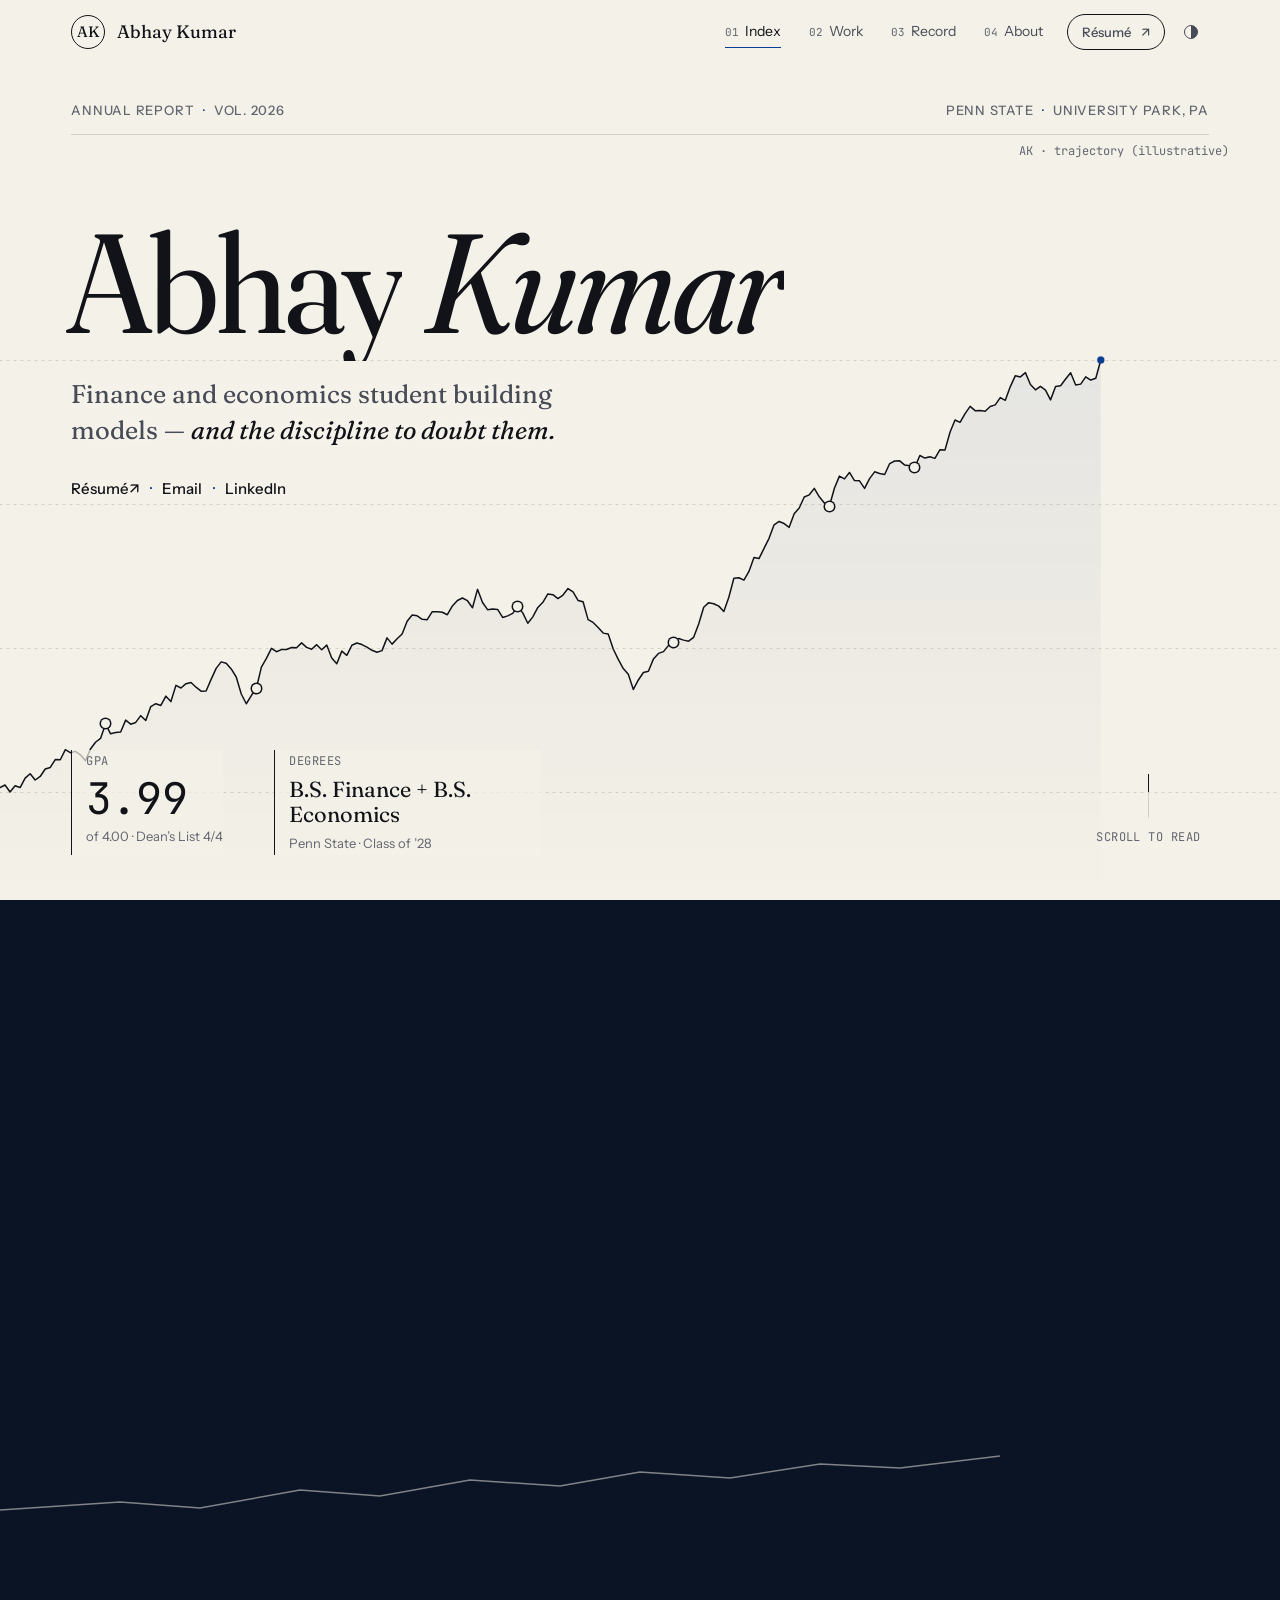
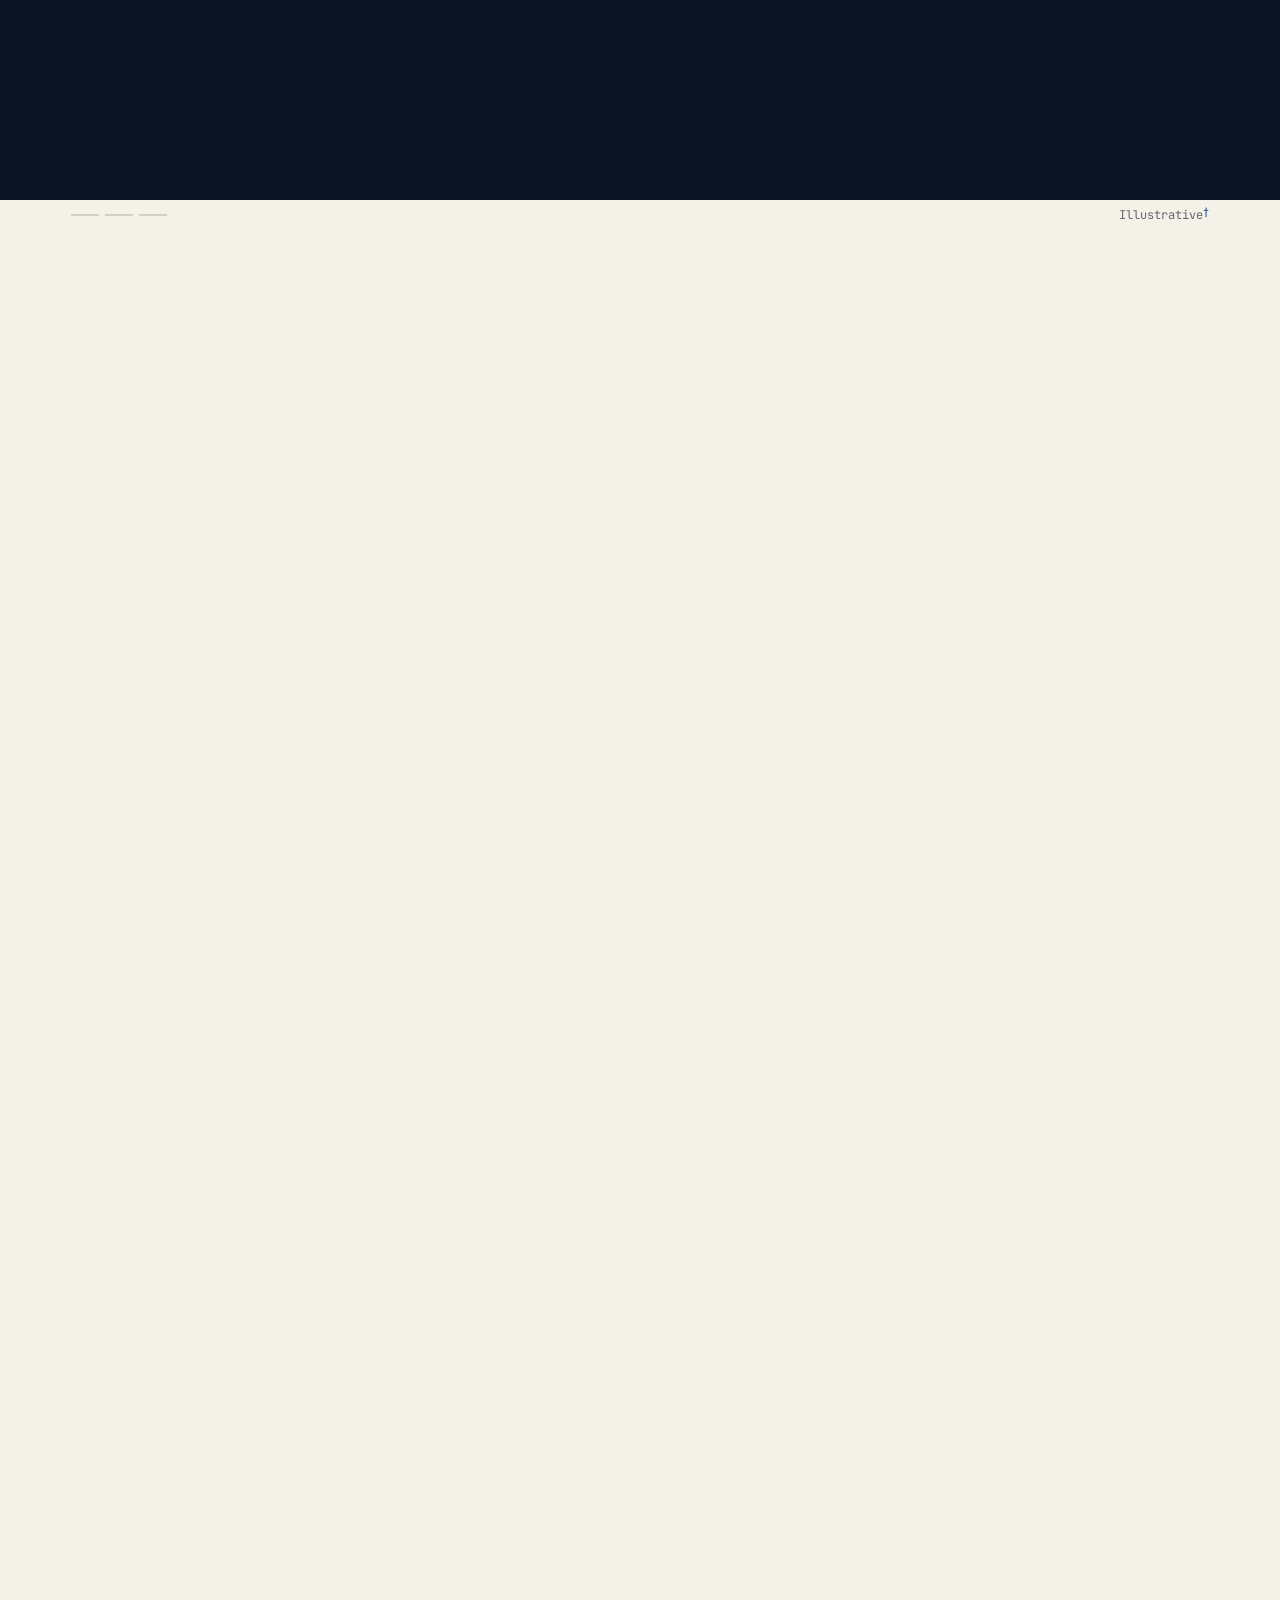
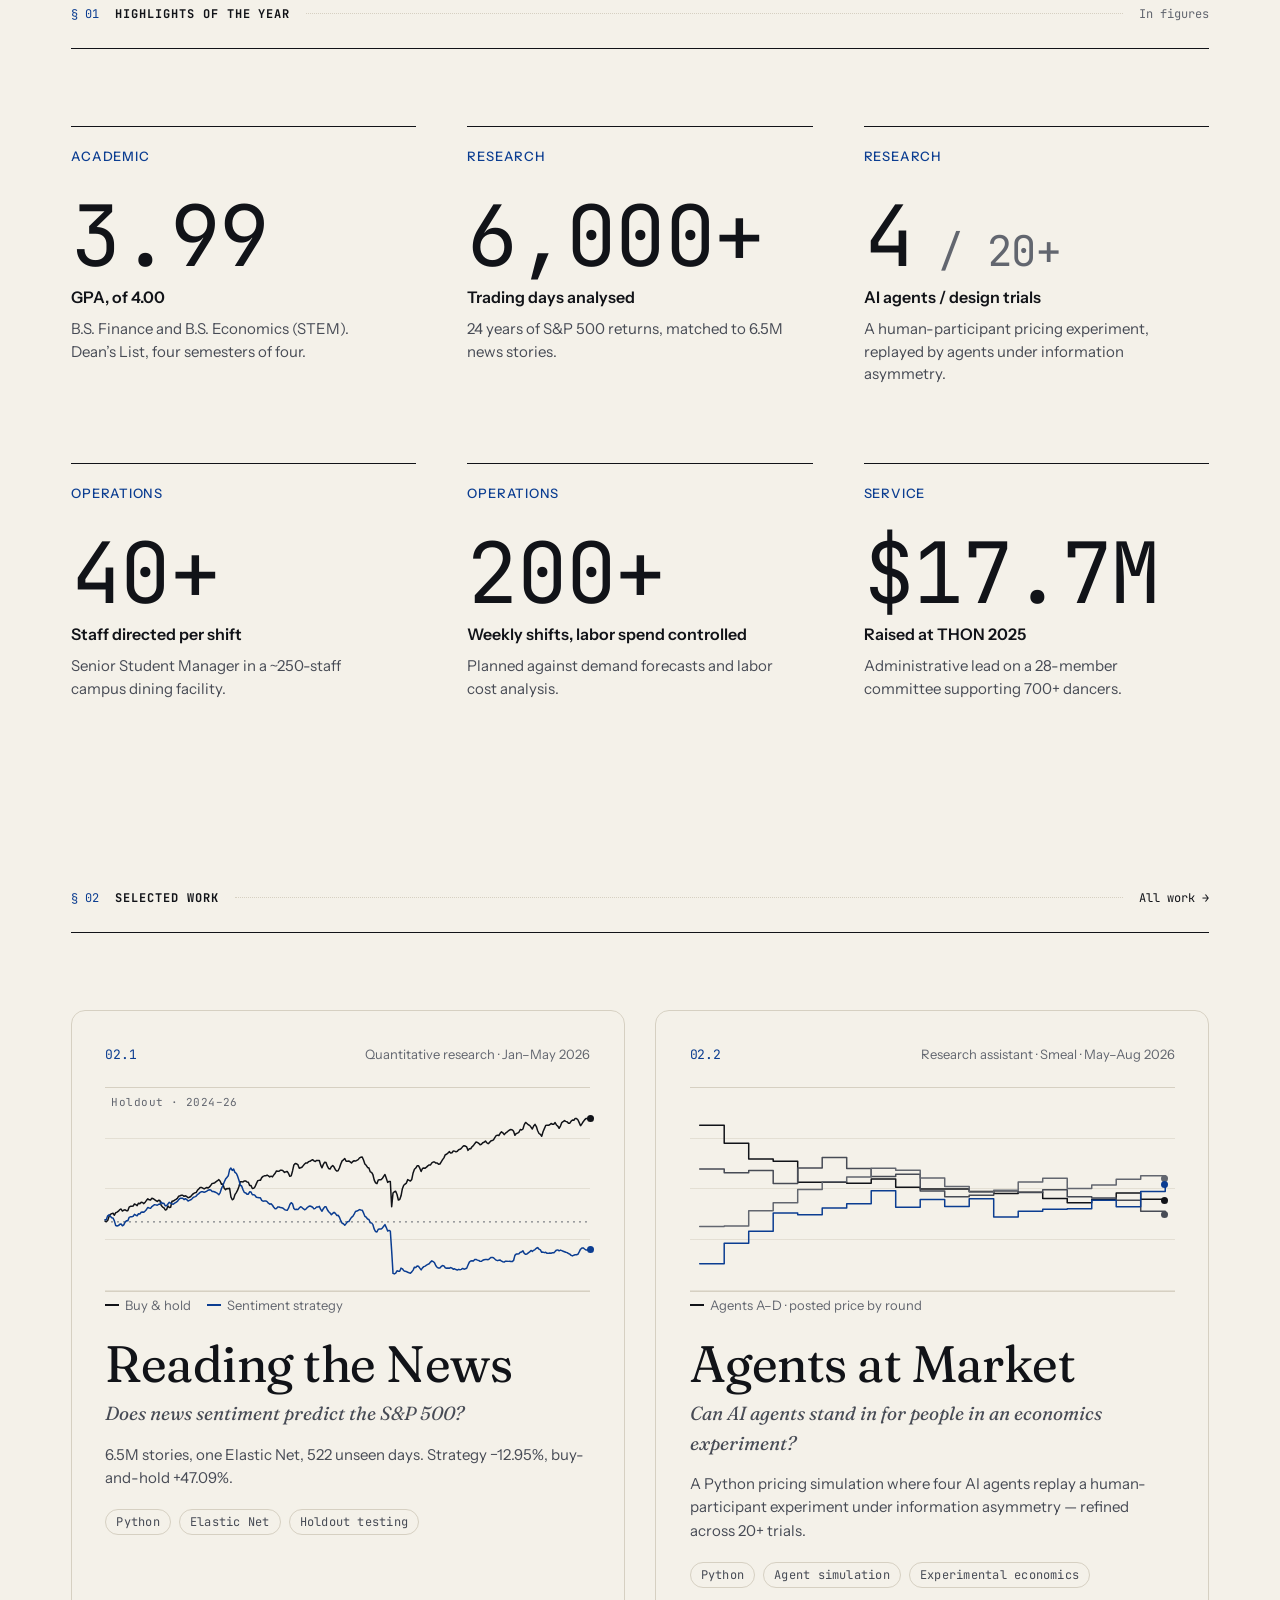
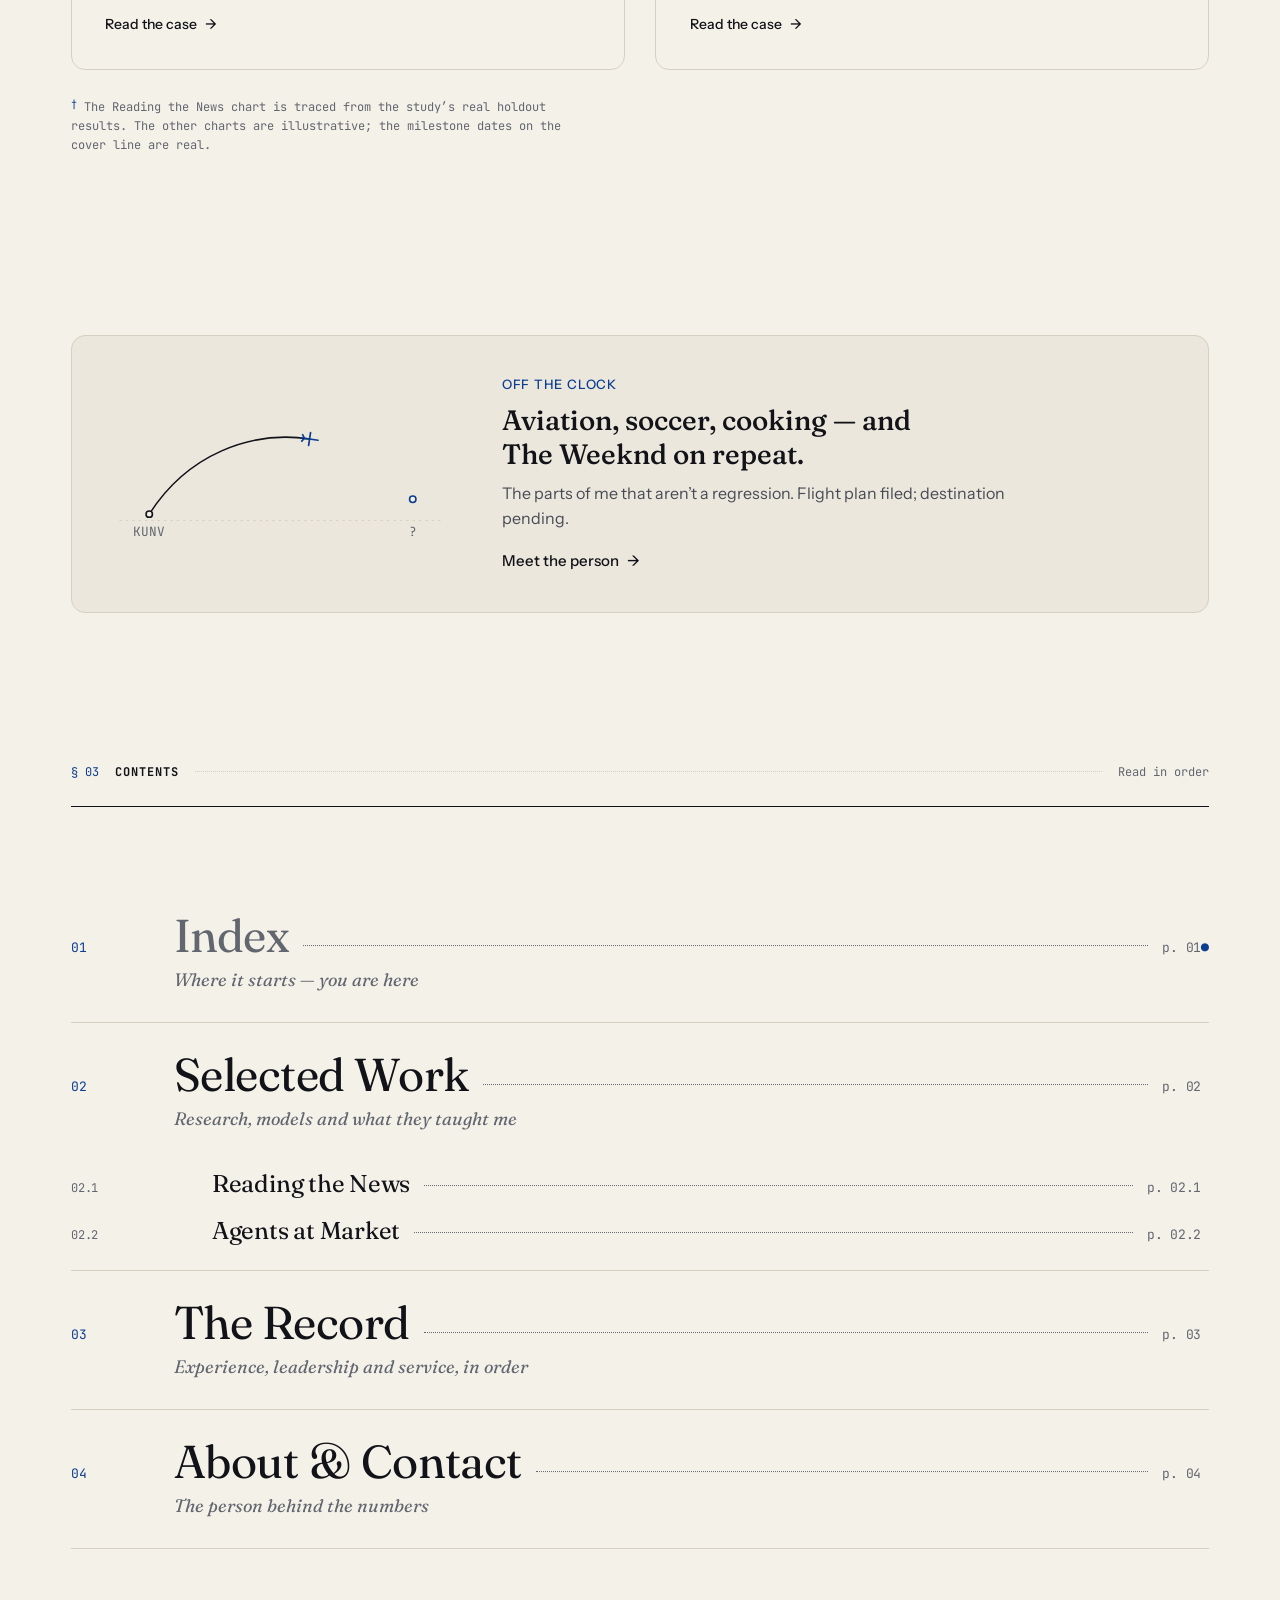
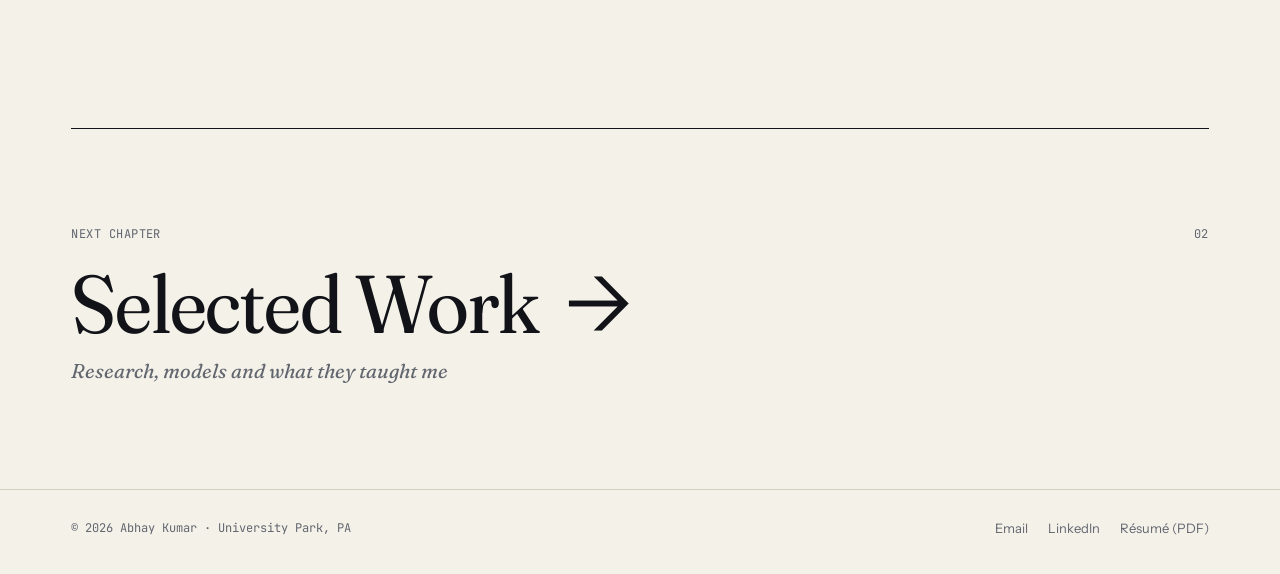
==== commit b7406125: "Show real results in the news-sentiment case study - Replace synthetic series with curves traced fro" ====
--- a/index.html
+++ b/index.html
@@ -16,8 +16,8 @@
 <script>document.documentElement.classList.add('js');(function(){try{var t=localStorage.getItem('ak-theme');if(t)document.documentElement.dataset.theme=t;if(sessionStorage.getItem('ak-t'))document.documentElement.classList.add('is-entering')}catch(e){}})()</script>
 <link rel="preconnect" href="https://fonts.googleapis.com"><link rel="preconnect" href="https://fonts.gstatic.com" crossorigin>
 <link href="https://fonts.googleapis.com/css2?family=Fraunces:ital,opsz,wght,SOFT,WONK@0,9..144,400..500,0..100,0..1;1,9..144,400,0..100,0..1&family=Instrument+Sans:wght@400;500;600&family=JetBrains+Mono:wght@400;500&display=swap" rel="stylesheet">
-<link rel="stylesheet" href="assets/css/base.css?v=5">
-<link rel="stylesheet" href="assets/css/home.css?v=5">
+<link rel="stylesheet" href="assets/css/base.css?v=7">
+<link rel="stylesheet" href="assets/css/home.css?v=7">
 </head>
 <body data-page="home" data-root="" >
 <main id="main">
@@ -77,8 +77,8 @@
     <div class="ticker-track">
       <span><b>AK.GPA</b> 3.99 <span class="up">▲</span></span>
       <span><b>DEAN’S LIST</b> 4/4</span>
-      <span><b>S&amp;P SENTIMENT</b> · 6,000+ DAYS</span>
-      <span><b>MODEL vs BUY&amp;HOLD</b> · OUT-OF-SAMPLE <span class="down">▼</span></span>
+      <span><b>NEWS STORIES</b> · 6.5M</span>
+      <span><b>SENTIMENT vs BUY&amp;HOLD</b> · <span class="down">−12.95%</span> / <span class="up">+47.09%</span></span>
       <span><b>AI AGENTS</b> · 4 · 20+ TRIALS</span>
       <span><b>SHIFTS / WK</b> 200+</span>
       <span><b>STAFF / SHIFT</b> 40+</span>
@@ -123,7 +123,7 @@
           <path class="th-act" clip-path="url(#th-c-a)"/>
         </svg>
         <span class="th-tag th-tag-split">Sample split</span>
-        <span class="th-tag th-tag-model">Model · in-sample promise</span>
+        <span class="th-tag th-tag-model">Model · the promise</span>
         <span class="th-tag th-tag-act">Held-out · what happened</span>
         <i class="th-dot th-dot-ink"></i>
         <i class="th-dot th-dot-acc"></i>
@@ -156,7 +156,7 @@
           <span class="fig-k">Research</span>
           <p class="fig-n figure"><span data-count="6000" data-suffix="+">6,000+</span></p>
           <h3 class="fig-l">Trading days analysed</h3>
-          <p class="fig-c">24 years of S&amp;P 500 returns, tested against daily news sentiment.</p>
+          <p class="fig-c">24 years of S&amp;P 500 returns, matched to 6.5M news stories.</p>
         </article>
         <article class="fig" data-reveal style="--d:.16s">
           <hr class="fig-rule" data-reveal="rule">
@@ -205,7 +205,7 @@
             <span class="label">Quantitative research · Jan–May 2026</span>
           </div>
           <div class="case-chart">
-            <svg class="mini" data-kind="sentiment" viewBox="0 0 300 120" preserveAspectRatio="none" role="img" aria-label="Illustrative chart: a sentiment strategy leads in-sample, then trails buy-and-hold on held-out data."></svg>
+            <svg class="mini" data-kind="sentiment" viewBox="0 0 300 120" preserveAspectRatio="none" role="img" aria-label="Holdout chart, January 2024 to January 2026: the sentiment strategy tracks buy-and-hold, then falls far behind it."></svg>
             <i class="mc-hair" aria-hidden="true"></i>
             <div class="mc-legend" aria-hidden="true">
               <span><i class="sw sw-ink"></i>Buy &amp; hold</span>
@@ -214,8 +214,8 @@
           </div>
           <h3 class="h2 case-title">Reading the News</h3>
           <p class="case-q">Does news sentiment predict the S&amp;P 500?</p>
-          <p class="case-s">24 years, three regularised models, one honest answer: out of sample, buy-and-hold won.</p>
-          <div class="case-tags"><span class="tag">Python</span><span class="tag">LASSO · Ridge · Elastic Net</span><span class="tag">Out-of-sample testing</span></div>
+          <p class="case-s">6.5M stories, one Elastic Net, 522 unseen days. Strategy −12.95%, buy-and-hold +47.09%.</p>
+          <div class="case-tags"><span class="tag">Python</span><span class="tag">Elastic Net</span><span class="tag">Holdout testing</span></div>
           <span class="case-cta">Read the case <span class="arr">→</span></span>
         </a>
 
@@ -238,7 +238,7 @@
           <span class="case-cta">Read the case <span class="arr">→</span></span>
         </a>
       </div>
-      <p class="note cases-note" data-reveal="fade"><sup>†</sup> Every chart on this page is illustrative — the shape of an idea, not actual data. The milestone dates on the cover line are real.</p>
+      <p class="note cases-note" data-reveal="fade"><sup>†</sup> The Reading the News chart is traced from the study&rsquo;s real holdout results. The other charts are illustrative; the milestone dates on the cover line are real.</p>
     </div>
   </section>
 
@@ -324,7 +324,7 @@
   </section>
 
 </main>
-<script src="assets/js/site.js?v=5" defer></script>
-<script src="assets/js/home.js?v=5" defer></script>
+<script src="assets/js/site.js?v=7" defer></script>
+<script src="assets/js/home.js?v=7" defer></script>
 </body>
 </html>
